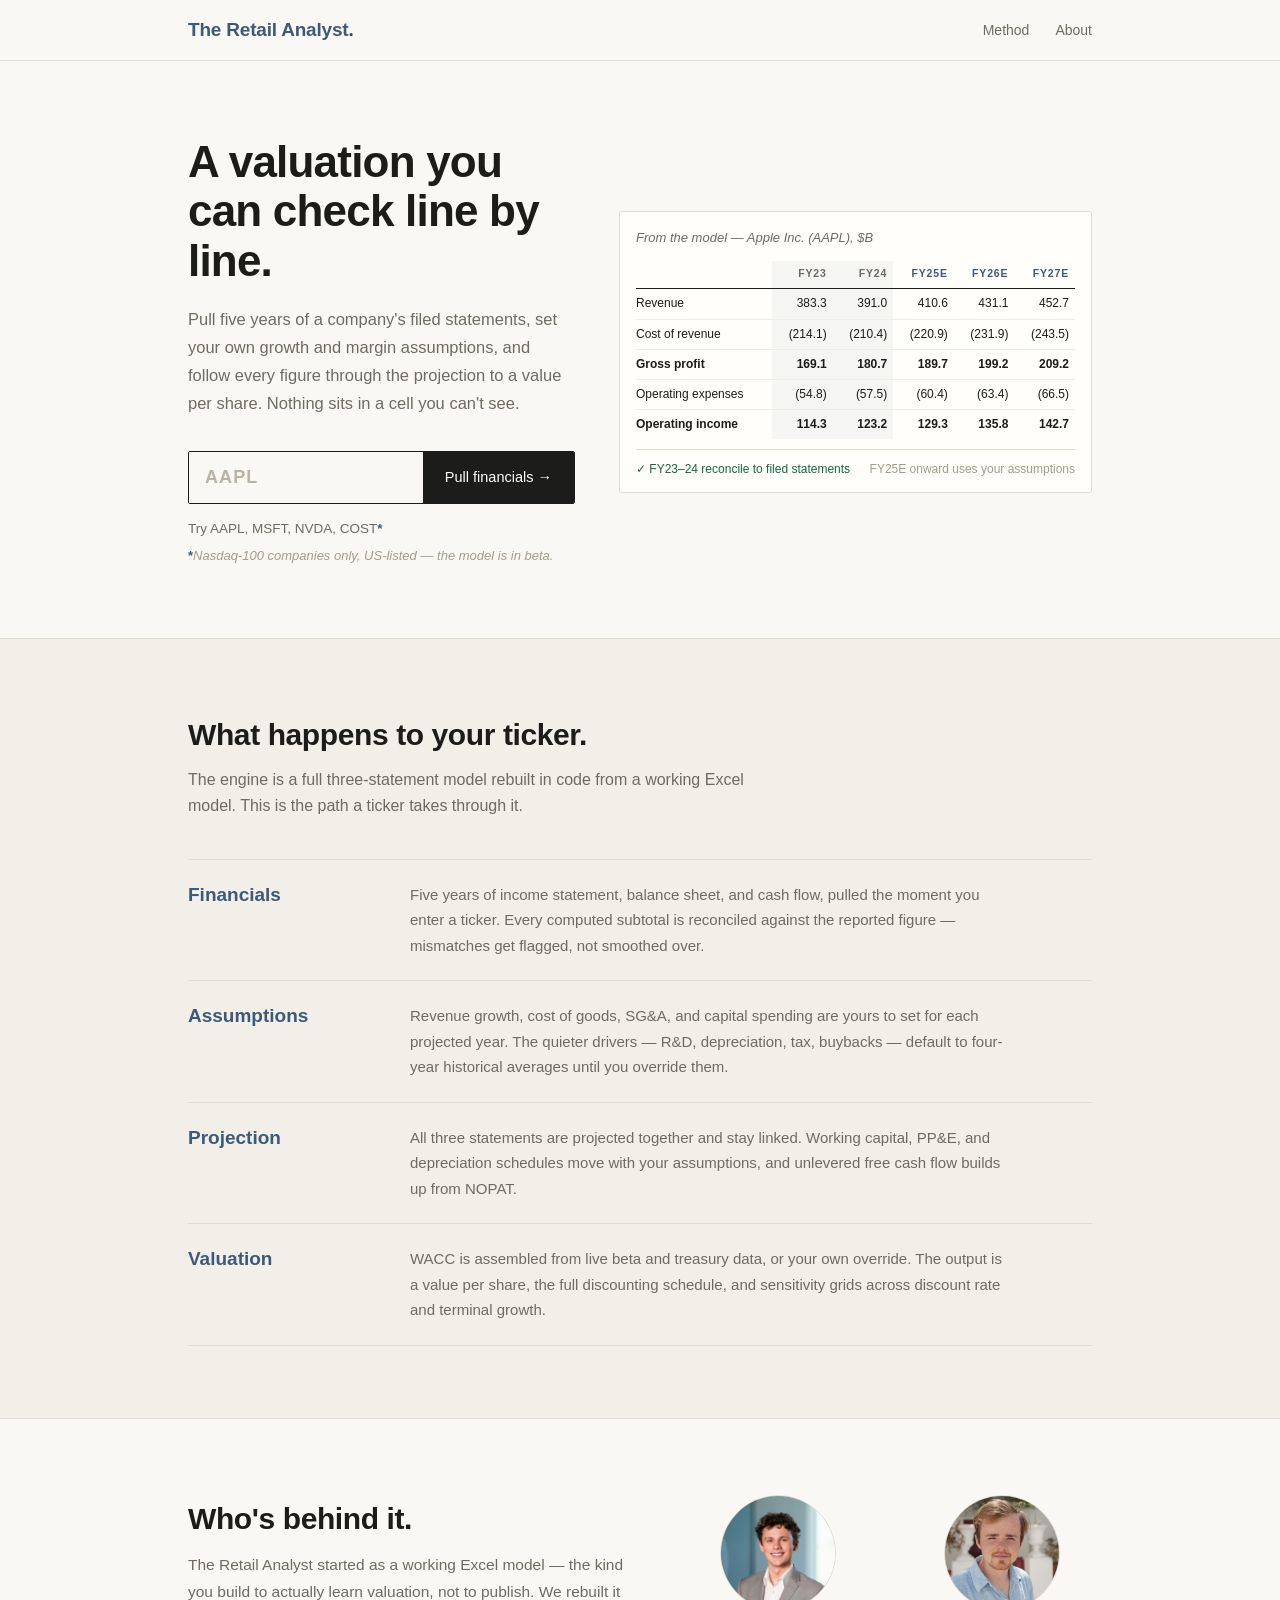
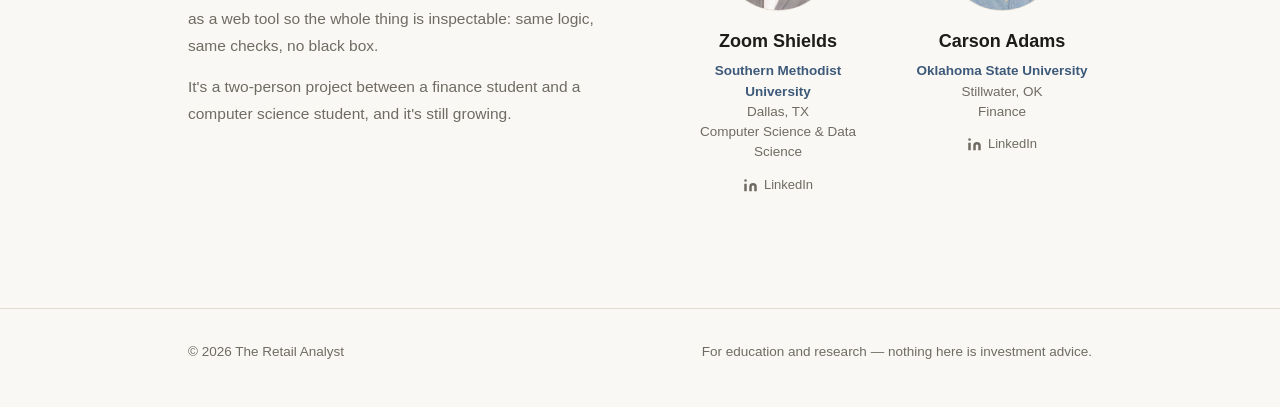
==== frontend/app.html @ 4e20575a "Bold three cells in the sensitivity grid, not a cross Bolding the whole base row and base column dre" ====
<!DOCTYPE html>
<html lang="en">
<head>
    <meta charset="UTF-8">
    <meta name="viewport" content="width=device-width, initial-scale=1.0">
    <title>The Retail Analyst — Assumptions</title>
    <link rel="preconnect" href="https://fonts.googleapis.com">
    <link rel="preconnect" href="https://fonts.gstatic.com" crossorigin>
    <link href="https://fonts.googleapis.com/css2?family=Open+Sans:ital,wght@0,300..800;1,300..800&display=swap" rel="stylesheet">
    <link rel="stylesheet" href="theme.css?v=20">
    <style>
        /* main.shell needed to out-rank .shell's padding shorthand in theme.css */
        main.shell { padding-bottom: 140px; }

        /* ── Loading state ── */
        .load-state { text-align: center; padding: 130px 28px 0; }
        .load-ticker {
            font-size: 38px; font-weight: 600; letter-spacing: 0.08em;
            color: var(--ink); margin-bottom: 8px;
        }
        .load-msg { font-size: 15px; color: var(--muted); margin-bottom: 26px; }
        .load-bar {
            width: 220px; height: 2px; margin: 0 auto;
            background: var(--line); overflow: hidden; border-radius: 1px;
        }
        .load-bar span {
            display: block; width: 40%; height: 100%; background: var(--blue-ink);
            animation: sweep 1.1s ease-in-out infinite alternate;
        }
        @keyframes sweep {
            from { transform: translateX(-60%); }
            to   { transform: translateX(210%); }
        }
        .load-state .error-box {
            max-width: 460px; margin: 0 auto; text-align: left;
        }
        .load-state .error-box a { display: inline-block; margin-top: 6px; }

        /* ── Masthead (company header) ── */
        .masthead {
            display: flex; align-items: baseline; justify-content: space-between;
            flex-wrap: wrap; gap: 8px 20px;
            padding: 34px 0 20px; margin-bottom: 26px;
            border-bottom: 1px solid var(--line);
        }
        .masthead h1 {
            font-family: var(--font); font-size: 27px; font-weight: 700;
            letter-spacing: -0.4px;
        }
        .masthead .meta { display: flex; align-items: baseline; gap: 20px; }
        .masthead .price { font-size: 14px; color: var(--muted); }
        .masthead .price b { color: var(--ink); font-weight: 600; }
        .change-ticker { font-size: 13.5px; color: var(--muted); }
        .change-ticker:hover { color: var(--blue-ink); }

        /* ── Driver cards ── */
        .card h2 {
            font-family: var(--font); font-size: 19px; font-weight: 700;
            margin-bottom: 2px;
        }
        .card h2 .tag {
            font-family: var(--font);
            font-size: 11px; font-weight: 600; color: var(--faint);
            text-transform: uppercase; letter-spacing: 0.09em; margin-left: 10px;
        }
        .card .sub { font-size: 13px; color: var(--muted); margin-bottom: 18px; }

        /* ── Case switcher ──
           Carson runs one switch for all four Group 1 drivers (Drivers!C7), so this
           is a single control on the card, not one per row. */
        .card-head {
            display: flex; align-items: center; justify-content: space-between;
            flex-wrap: wrap; gap: 10px 18px;
        }
        .case-tabs {
            display: inline-flex; border: 1px solid var(--line); border-radius: 3px;
            overflow: hidden; background: var(--paper-2);
        }
        .case-tab {
            appearance: none; border: none; cursor: pointer;
            padding: 6px 15px; font-size: 12.5px; font-weight: 500;
            background: transparent; color: var(--muted);
            font-family: var(--font); letter-spacing: 0.02em;
        }
        .case-tab + .case-tab { border-left: 1px solid var(--line); }
        .case-tab:hover  { color: var(--ink); }
        .case-tab.is-on  { background: var(--blue); color: var(--on-blue); font-weight: 600; }
        .case-tab:focus-visible { outline: 2px solid var(--blue-ink); outline-offset: -2px; }

        /* ── Group 1 grid ── */
        .g1-grid {
            display: grid;
            grid-template-columns: 200px repeat(5, 1fr);
            gap: 7px 8px; align-items: center; font-size: 13px;
        }
        .g1-header-row div {
            text-align: right; font-size: 11px; font-weight: 600; color: var(--muted);
            letter-spacing: 0.06em; padding-right: 9px;
            font-family: var(--font);
        }
        .g1-header-row div:first-child { text-align: left; padding-right: 0; }
        .g1-label { font-weight: 500; color: var(--ink); }
        .d-in {
            width: 100%; padding: 7px 9px; font-size: 13px;
            border: 1px solid var(--line); border-radius: 2px;
            background: #fff; color: var(--ink); text-align: right;
            font-family: var(--font);
            font-variant-numeric: tabular-nums;
        }
        .d-in:focus { outline: none; border-color: var(--blue-ink); }

        /* ── Group 2 rows ── */
        .g2-block { padding: 13px 0; border-top: 1px solid #f0ece3; }
        .g2-block:first-of-type { border-top: none; padding-top: 4px; }
        .g2-name { font-size: 13px; font-weight: 600; color: var(--ink); margin-bottom: 7px; }
        .g2-grid {
            display: grid;
            grid-template-columns: 112px 62px repeat(5, 1fr);
            gap: 5px 8px; align-items: center; font-size: 12px;
        }
        .g2-sub { color: var(--faint); font-size: 11px; }
        .g2-val {
            text-align: right; padding: 5px 7px; border-radius: 2px;
            background: var(--paper-2); color: var(--faint);
            font-family: var(--font);
            font-variant-numeric: tabular-nums;
        }
        .g2-val.active { background: var(--blue-tint); color: var(--blue-ink); font-weight: 600; }
        /* iOS-style auto/manual switch */
        .switch {
            font-size: 11.5px; color: var(--muted); cursor: pointer;
            display: flex; align-items: center; gap: 7px; user-select: none;
        }
        .switch input { position: absolute; opacity: 0; width: 0; height: 0; }
        .switch .knob {
            width: 34px; height: 20px; border-radius: 10px;
            background: #d5cfc2; position: relative; flex: none;
            transition: background 0.18s;
        }
        .switch .knob::after {
            content: ''; position: absolute; top: 2px; left: 2px;
            width: 16px; height: 16px; border-radius: 50%;
            background: #fff; box-shadow: 0 1px 2px rgba(0,0,0,0.25);
            transition: transform 0.18s;
        }
        .switch input:checked + .knob { background: var(--blue-ink); }
        .switch input:checked + .knob::after { transform: translateX(14px); }
        .switch input:focus-visible + .knob { outline: 2px solid var(--blue-ink); outline-offset: 2px; }
        .g2-in {
            width: 100%; padding: 5px 7px; font-size: 12px;
            border: 1px solid var(--line); border-radius: 2px;
            background: #fff; text-align: right;
            font-family: var(--font);
            font-variant-numeric: tabular-nums;
        }
        .g2-in:disabled { background: var(--paper-2); color: #c9c2b4; border-color: #ece7dc; cursor: not-allowed; }
        /* Override cells stay fully blank until the row is switched to Manual */
        .g2-in:disabled::placeholder { color: transparent; }
        .g2-in::placeholder { color: #c2bbad; }
        .g2-in:not(:disabled):focus { outline: none; border-color: var(--blue-ink); }

        /* ── Header status (projection errors) ── */
        .head-right .status {
            font-size: 12.5px; color: var(--red);
            max-width: 300px; white-space: nowrap; overflow: hidden; text-overflow: ellipsis;
        }

        /* Restatement notice — amber, not red: this is context about the data,
           not an error in the model. */
        .restatement-note {
            background: #fdf6e8; border: 1px solid #e5cf9c; border-left: 3px solid #b8860b;
            border-radius: 3px; padding: 14px 16px; margin: 20px 0 4px;
        }
        .rn-head { font-size: 14px; font-weight: 600; color: #6b4e0b; }
        .rn-list {
            margin: 8px 0 0 18px; padding: 0; font-size: 13px; color: #6b4e0b;
            font-family: var(--font);
            font-variant-numeric: tabular-nums;
        }
        .rn-list li { margin-bottom: 2px; }
        .rn-foot { margin-top: 10px; font-size: 12.5px; color: #8a7340; }
        .rn-foot a { color: var(--blue-ink); text-decoration: none; margin-left: 6px; font-weight: 500; }
        .rn-foot a:hover { text-decoration: underline; }

        @media (max-width: 760px) {
            .g1-grid { grid-template-columns: 130px repeat(5, 1fr); font-size: 12px; }
            .g2-grid { grid-template-columns: 100px 52px repeat(5, 1fr); }
        }
    </style>
</head>
<body>

<header class="site-head">
    <div class="shell wide centered">
        <a class="brand" href="index.html">The Retail Analyst<span class="dot">.</span></a>
        <nav class="rail" aria-label="Workflow">
            <span class="rail-step here">Assumptions</span>
            <span class="rail-sep"></span>
            <a class="rail-step off" id="rail-model">Model</a>
            <span class="rail-sep"></span>
            <a class="rail-step off" id="rail-dcf">DCF</a>
        </nav>
        <div class="head-right">
            <span class="status" id="proj-status"></span>
            <button class="btn small" id="run-btn" hidden>Run projection →</button>
        </div>
    </div>
</header>

<main class="shell wide">

    <!-- Loading / error state -->
    <div id="loading" class="load-state" hidden>
        <div class="load-ticker mono" id="load-ticker"></div>
        <div class="load-msg" id="load-msg">Pulling five years of financials…</div>
        <div class="load-bar" id="load-bar"><span></span></div>
        <div class="error-box" id="load-error" hidden></div>
    </div>

    <!-- Assumptions workbench -->
    <div id="workbench" hidden>

        <!-- Filled only when FMP has changed a figure it already reported for this
             company. Hidden otherwise, so a clean company shows no chrome. -->
        <div id="restatement-banner" hidden></div>

        <div class="masthead">
            <h1 id="co-name"></h1>
            <div class="meta">
                <span class="price mono" id="co-price"></span>
                <a class="change-ticker" href="index.html" id="change-ticker">Change ticker</a>
            </div>
        </div>

        <!-- Group 1 -->
        <section class="card">
            <div class="card-head">
                <h2>Projection drivers<span class="tag">required</span></h2>
                <div class="case-tabs" role="tablist" aria-label="Case">
                    <button type="button" class="case-tab" role="tab" data-case="best">Best</button>
                    <button type="button" class="case-tab is-on" role="tab" data-case="base" aria-selected="true">Base</button>
                    <button type="button" class="case-tab" role="tab" data-case="worst">Worst</button>
                </div>
            </div>
            <p class="sub">Pre-filled from the most recent fiscal year — all figures are % of revenue except growth. Each case holds its own set of these four rows; the additional drivers below are shared across all three.</p>
            <div class="g1-grid">
                <div class="g1-header-row" style="display:contents">
                    <div></div>
                    <div>2026E</div><div>2027E</div><div>2028E</div><div>2029E</div><div>2030E</div>
                </div>
                <div class="g1-label">Revenue growth %</div>
                <input class="d-in" id="d-rev-0"><input class="d-in" id="d-rev-1">
                <input class="d-in" id="d-rev-2"><input class="d-in" id="d-rev-3"><input class="d-in" id="d-rev-4">
                <div class="g1-label">COGS % of revenue</div>
                <input class="d-in" id="d-cogs-0"><input class="d-in" id="d-cogs-1">
                <input class="d-in" id="d-cogs-2"><input class="d-in" id="d-cogs-3"><input class="d-in" id="d-cogs-4">
                <div class="g1-label">SG&amp;A % of revenue</div>
                <input class="d-in" id="d-sga-0"><input class="d-in" id="d-sga-1">
                <input class="d-in" id="d-sga-2"><input class="d-in" id="d-sga-3"><input class="d-in" id="d-sga-4">
                <div class="g1-label">CapEx % of revenue</div>
                <input class="d-in" id="d-capex-0"><input class="d-in" id="d-capex-1">
                <input class="d-in" id="d-capex-2"><input class="d-in" id="d-capex-3"><input class="d-in" id="d-capex-4">
            </div>
        </section>

        <!-- Group 2 -->
        <section class="card">
            <h2>Additional drivers<span class="tag">optional</span></h2>
            <p class="sub">Auto uses a four-year historical average. Switch a row to manual to override it year by year.</p>

            <div class="g2-block">
                <div class="g2-name">R&amp;D % of revenue</div>
                <div class="g2-grid" id="g2-rnd-auto">
                    <div></div><div class="g2-sub">Auto</div>
                    <div class="g2-val" id="g2-rnd-a0"></div><div class="g2-val" id="g2-rnd-a1"></div>
                    <div class="g2-val" id="g2-rnd-a2"></div><div class="g2-val" id="g2-rnd-a3"></div>
                    <div class="g2-val" id="g2-rnd-a4"></div>
                </div>
                <div class="g2-grid" id="g2-rnd-man">
                    <label class="switch"><input type="checkbox" id="g2-rnd-on" onchange="toggleG2('rnd')"><span class="knob"></span>Manual</label>
                    <div class="g2-sub">Override</div>
                    <input class="g2-in" id="g2-rnd-0" disabled><input class="g2-in" id="g2-rnd-1" disabled>
                    <input class="g2-in" id="g2-rnd-2" disabled><input class="g2-in" id="g2-rnd-3" disabled>
                    <input class="g2-in" id="g2-rnd-4" disabled>
                </div>
            </div>

            <div class="g2-block">
                <div class="g2-name">D&amp;A % of revenue</div>
                <div class="g2-grid" id="g2-da-auto">
                    <div></div><div class="g2-sub">Auto</div>
                    <div class="g2-val" id="g2-da-a0"></div><div class="g2-val" id="g2-da-a1"></div>
                    <div class="g2-val" id="g2-da-a2"></div><div class="g2-val" id="g2-da-a3"></div>
                    <div class="g2-val" id="g2-da-a4"></div>
                </div>
                <div class="g2-grid" id="g2-da-man">
                    <label class="switch"><input type="checkbox" id="g2-da-on" onchange="toggleG2('da')"><span class="knob"></span>Manual</label>
                    <div class="g2-sub">Override</div>
                    <input class="g2-in" id="g2-da-0" disabled><input class="g2-in" id="g2-da-1" disabled>
                    <input class="g2-in" id="g2-da-2" disabled><input class="g2-in" id="g2-da-3" disabled>
                    <input class="g2-in" id="g2-da-4" disabled>
                </div>
            </div>

            <div class="g2-block">
                <div class="g2-name">Tax rate %</div>
                <div class="g2-grid" id="g2-tax-auto">
                    <div></div><div class="g2-sub">Auto</div>
                    <div class="g2-val" id="g2-tax-a0"></div><div class="g2-val" id="g2-tax-a1"></div>
                    <div class="g2-val" id="g2-tax-a2"></div><div class="g2-val" id="g2-tax-a3"></div>
                    <div class="g2-val" id="g2-tax-a4"></div>
                </div>
                <div class="g2-grid" id="g2-tax-man">
                    <label class="switch"><input type="checkbox" id="g2-tax-on" onchange="toggleG2('tax')"><span class="knob"></span>Manual</label>
                    <div class="g2-sub">Override</div>
                    <input class="g2-in" id="g2-tax-0" disabled><input class="g2-in" id="g2-tax-1" disabled>
                    <input class="g2-in" id="g2-tax-2" disabled><input class="g2-in" id="g2-tax-3" disabled>
                    <input class="g2-in" id="g2-tax-4" disabled>
                </div>
            </div>

            <div class="g2-block">
                <div class="g2-name">SBC % of revenue</div>
                <div class="g2-grid" id="g2-sbc-auto">
                    <div></div><div class="g2-sub">Auto</div>
                    <div class="g2-val" id="g2-sbc-a0"></div><div class="g2-val" id="g2-sbc-a1"></div>
                    <div class="g2-val" id="g2-sbc-a2"></div><div class="g2-val" id="g2-sbc-a3"></div>
                    <div class="g2-val" id="g2-sbc-a4"></div>
                </div>
                <div class="g2-grid" id="g2-sbc-man">
                    <label class="switch"><input type="checkbox" id="g2-sbc-on" onchange="toggleG2('sbc')"><span class="knob"></span>Manual</label>
                    <div class="g2-sub">Override</div>
                    <input class="g2-in" id="g2-sbc-0" disabled><input class="g2-in" id="g2-sbc-1" disabled>
                    <input class="g2-in" id="g2-sbc-2" disabled><input class="g2-in" id="g2-sbc-3" disabled>
                    <input class="g2-in" id="g2-sbc-4" disabled>
                </div>
            </div>

            <div class="g2-block">
                <div class="g2-name">Buyback % of revenue</div>
                <div class="g2-grid" id="g2-buyback-auto">
                    <div></div><div class="g2-sub">Auto</div>
                    <div class="g2-val" id="g2-buyback-a0"></div><div class="g2-val" id="g2-buyback-a1"></div>
                    <div class="g2-val" id="g2-buyback-a2"></div><div class="g2-val" id="g2-buyback-a3"></div>
                    <div class="g2-val" id="g2-buyback-a4"></div>
                </div>
                <div class="g2-grid" id="g2-buyback-man">
                    <label class="switch"><input type="checkbox" id="g2-buyback-on" onchange="toggleG2('buyback')"><span class="knob"></span>Manual</label>
                    <div class="g2-sub">Override</div>
                    <input class="g2-in" id="g2-buyback-0" disabled><input class="g2-in" id="g2-buyback-1" disabled>
                    <input class="g2-in" id="g2-buyback-2" disabled><input class="g2-in" id="g2-buyback-3" disabled>
                    <input class="g2-in" id="g2-buyback-4" disabled>
                </div>
            </div>
        </section>

    </div>
</main>

<script src="config.js"></script>
<script>
    let histData = null;

    // UFCF is computed by the backend (dcf_engine.compute_ufcf) and arrives on the
    // projection response. Model logic stays in Python so it is testable and
    // covered by the reconcile checks — never reimplemented here.

    // ── Cases ────────────────────────────────────────────────────────────────
    // Carson switches all four Group 1 drivers together off one cell (Drivers!C7,
    // INDEXing C11:C13 and the parallel blocks), so a case is a full set of these
    // four rows and there is one switch for the card. Group 2 sits outside the
    // switch in his model and is shared here too.
    const CASES    = ['best', 'base', 'worst'];
    const G1_KEYS  = ['rev', 'cogs', 'sga', 'capex'];
    let   caseNow  = 'base';
    // caseVals[case][key] = five strings, exactly as typed.
    let   caseVals = {};

    // How far best and worst start from base, in percentage POINTS, signed so that a
    // positive number is the direction that helps earnings. Carson types his cases in
    // by hand and by judgment — there is no formula in the workbook to copy — so this
    // is only a starting spread to be typed over, and it is one constant to change.
    const CASE_SPREAD = { rev: 3.0, cogs: -1.5, sga: -1.0, capex: -0.5 };

    function readCaseFromInputs() {
        const vals = {};
        G1_KEYS.forEach(k => {
            vals[k] = Array.from({ length: 5 }, (_, i) =>
                document.getElementById(`d-${k}-${i}`).value);
        });
        return vals;
    }

    function writeCaseToInputs(vals) {
        G1_KEYS.forEach(k => {
            for (let i = 0; i < 5; i++) document.getElementById(`d-${k}-${i}`).value = vals[k][i];
        });
    }

    function switchCase(name) {
        if (name === caseNow) return;
        caseVals[caseNow] = readCaseFromInputs();   // keep whatever was typed
        caseNow = name;
        localStorage.setItem('model_case', name);   // the model and DCF pages follow
        writeCaseToInputs(caseVals[caseNow]);
        document.querySelectorAll('.case-tab').forEach(t => {
            const on = t.dataset.case === name;
            t.classList.toggle('is-on', on);
            t.setAttribute('aria-selected', on);
        });
    }

    // ── Populate driver inputs from fetched data ──────────────────────────────
    function prefillDrivers(data) {
        const lastIS = data.income_statement[0];
        const lastCF = data.cash_flow[0];
        const rev    = lastIS.revenue || 1;

        const cogs  = +(lastIS.cogs  / rev * 100).toFixed(1);
        const sga   = +(lastIS.sga   / rev * 100).toFixed(1);
        const capex = +(Math.abs(lastCF.capex || 0) / rev * 100).toFixed(1);

        // Base is the historical read; best and worst spread off it. Cost ratios are
        // floored at zero — a negative COGS % is not a pessimistic assumption, it is
        // a nonsensical one — while growth is left free to go negative, because a
        // shrinking year is a legitimate worst case.
        const baseRow = { rev: 5.0, cogs, sga, capex };
        const shifted = sign => Object.fromEntries(G1_KEYS.map(k => {
            const v = baseRow[k] + sign * CASE_SPREAD[k];
            return [k, (k === 'rev' ? v : Math.max(0, v)).toFixed(1)];
        }));
        const fill = row => Object.fromEntries(
            G1_KEYS.map(k => [k, Array(5).fill(String(row[k]))]));

        caseVals = {
            best:  fill(shifted(1)),
            base:  fill(Object.fromEntries(G1_KEYS.map(k => [k, baseRow[k].toFixed(1)]))),
            worst: fill(shifted(-1)),
        };
        caseNow = 'base';
        writeCaseToInputs(caseVals.base);
        document.querySelectorAll('.case-tab').forEach(t => {
            const on = t.dataset.case === 'base';
            t.classList.toggle('is-on', on);
            t.setAttribute('aria-selected', on);
        });

        const s   = data.suggested_drivers || {};
        const pct = v => v != null ? (v * 100).toFixed(1) + '%' : '—';
        const val = v => v != null ? (v * 100).toFixed(1) : '';

        [['rnd', s.rnd_pct], ['da', s.da_pct], ['tax', s.tax_rate],
         ['sbc', s.sbc_pct], ['buyback', s.buyback_pct]].forEach(([key, autoVal]) => {
            for (let i = 0; i < 5; i++) {
                document.getElementById(`g2-${key}-a${i}`).textContent = pct(autoVal);
                const inp = document.getElementById(`g2-${key}-${i}`);
                inp.value = '';
                inp.placeholder = val(autoVal);
            }
        });
    }

    // Coming back from the model page must not throw away cases that were typed by
    // hand, so the last run's three sets are restored over the fresh prefill. A shape
    // that does not match (an older cached entry, a hand-edited key) is ignored rather
    // than half-applied, which would leave the grid mixing two runs' assumptions.
    function restoreCases() {
        let saved;
        try { saved = JSON.parse(localStorage.getItem('model_drivers')); } catch { return; }
        const wellFormed = saved && CASES.every(c =>
            saved[c] && G1_KEYS.every(k => Array.isArray(saved[c][k]) && saved[c][k].length === 5));
        if (!wellFormed) return;

        caseVals = saved;
        // Open on whichever case the model and DCF pages are showing, so the three
        // stay in step rather than each page having its own idea of the selection.
        const selected = localStorage.getItem('model_case');
        caseNow = CASES.includes(selected) ? selected : 'base';
        writeCaseToInputs(caseVals[caseNow]);
        document.querySelectorAll('.case-tab').forEach(t => {
            const on = t.dataset.case === caseNow;
            t.classList.toggle('is-on', on);
            t.setAttribute('aria-selected', on);
        });
    }

    // ── Toggle Group 2 auto ↔ manual ─────────────────────────────────────────
    function toggleG2(key) {
        const isManual = document.getElementById(`g2-${key}-on`).checked;
        for (let i = 0; i < 5; i++) {
            const inp = document.getElementById(`g2-${key}-${i}`);
            inp.disabled = !isManual;
        }
        for (let i = 0; i < 5; i++) {
            const el = document.getElementById(`g2-${key}-a${i}`);
            el.classList.toggle('active', !isManual);
        }
    }

    function getG2Row(key, autoVal) {
        const isManual = document.getElementById(`g2-${key}-on`).checked;
        if (!isManual) return autoVal != null ? [autoVal, autoVal, autoVal, autoVal, autoVal] : null;
        const vals = Array.from({ length: 5 }, (_, i) => {
            const v = parseFloat(document.getElementById(`g2-${key}-${i}`).value);
            return isNaN(v) ? null : v / 100;
        });
        // Cells left blank fall back to the auto (historical average) value
        if (vals.every(v => v === null)) {
            return autoVal != null ? [autoVal, autoVal, autoVal, autoVal, autoVal] : null;
        }
        return vals.map(v => v ?? autoVal ?? 0);
    }

    // ── Rail: enable Model / DCF links when their data exists ────────────────
    function refreshRail() {
        if (localStorage.getItem('model_hist')) {
            const m = document.getElementById('rail-model');
            m.classList.remove('off');
            m.href = 'model.html';
        }
        if (localStorage.getItem('dcf_input')) {
            const d = document.getElementById('rail-dcf');
            d.classList.remove('off');
            d.href = 'dcf.html';
        }
    }

    // ── Show the workbench for loaded data ───────────────────────────────────
    function showWorkbench(data) {
        histData = data;
        document.getElementById('co-name').textContent  = `${data.company_name} (${data.ticker})`;
        document.getElementById('co-price').innerHTML   = `Current price <b>$${data.stock_price}</b>`;

        prefillDrivers(data);
        restoreCases();
        ['rnd','da','tax','sbc','buyback'].forEach(k => {
            document.getElementById(`g2-${k}-on`).checked = false;
            for (let i = 0; i < 5; i++) {
                document.getElementById(`g2-${k}-${i}`).disabled = true;
                document.getElementById(`g2-${k}-a${i}`).classList.add('active');
            }
        });

        document.getElementById('loading').hidden   = true;
        document.getElementById('workbench').hidden = false;
        document.getElementById('run-btn').hidden   = false;
        refreshRail();
        loadRestatementBanner(data.ticker);
    }

    // ── Restatement notice ───────────────────────────────────────────────────
    // Deliberately not awaited by showWorkbench: this is a footnote about the
    // data, and a slow or failed status query must never hold up (or break) the
    // model the user actually came for.
    async function loadRestatementBanner(ticker) {
        const el = document.getElementById('restatement-banner');
        el.hidden = true;
        try {
            const res  = await fetch(`${API}/api/restatements?ticker=${encodeURIComponent(ticker)}&only_unreviewed=false&limit=6`);
            const data = await res.json();
            if (data.error || !data.counts || !data.counts.total) return;

            const rows = data.restatements.map(r => {
                const pc = r.pct_change === null ? '' : ` (${r.pct_change > 0 ? '+' : ''}${r.pct_change.toFixed(1)}%)`;
                return `<li><b>${r.fiscal_date || ''}</b> ${r.field}${pc}</li>`;
            }).join('');
            const n = data.counts.total;

            el.innerHTML = `
                <div class="restatement-note">
                    <div class="rn-head">
                        Heads up — FMP has changed ${n} previously reported figure${n === 1 ? '' : 's'}
                        for ${ticker} since our earlier pull.
                    </div>
                    <ul class="rn-list">${rows}</ul>
                    <div class="rn-foot">
                        Either the company restated a prior period or the data provider corrected itself.
                        History below reflects the latest figures.
                        <a href="status.html">Pipeline status →</a>
                    </div>
                </div>`;
            el.hidden = false;
        } catch (e) {
            /* Never block the model on this. */
        }
    }

    // ── Full-page loading state (shared by fetch + projection runs) ──────────
    function showLoading(ticker, msg) {
        document.getElementById('load-ticker').textContent = ticker;
        const msgEl = document.getElementById('load-msg');
        msgEl.textContent = msg;
        msgEl.hidden = false;
        document.getElementById('load-bar').hidden   = false;
        document.getElementById('load-error').hidden = true;
        document.getElementById('workbench').hidden  = true;
        document.getElementById('run-btn').hidden    = true;
        document.getElementById('loading').hidden    = false;
    }

    // ── Fetch financials for a ticker (arrives via URL from the homepage) ────
    async function fetchData(ticker) {
        const errBox = document.getElementById('load-error');
        showLoading(ticker, 'Pulling five years of financials…');

        function fail(msg) {
            document.getElementById('load-msg').hidden = true;
            document.getElementById('load-bar').hidden = true;
            errBox.innerHTML = `${msg}<br><a href="index.html">← Try another ticker</a>`;
            errBox.hidden = false;
        }

        let data;
        try {
            const resp = await fetch(`${API}/api/run-model`, {
                method: 'POST',
                headers: { 'Content-Type': 'application/json' },
                body: JSON.stringify({ ticker }),
            });
            data = await resp.json();
        } catch (err) {
            fail(`Could not reach the API at ${API}. Is the backend running? (${err.message})`);
            return;
        }

        if (data.error) { fail('Error: ' + data.error); return; }

        // The workbench reads the most recent year of each statement, so an empty
        // statement is a data problem, not a render bug. Say so plainly rather
        // than letting it surface as an undefined-property error further down.
        const missing = ['income_statement', 'balance_sheet', 'cash_flow']
            .filter(k => !Array.isArray(data[k]) || data[k].length === 0);
        if (missing.length) {
            fail(`No ${missing.join(', ')} data returned for ${ticker}.`);
            return;
        }

        localStorage.setItem('model_hist', JSON.stringify(data));
        // Rendering runs outside the fetch try/catch: a failure here is a bug in
        // the page, and mislabelling it "network error" sends debugging the wrong way.
        showWorkbench(data);
    }

    // ── Run Projection ────────────────────────────────────────────────────────
    async function runProjection() {
        if (!histData) return;

        // A blank cell in a case that is not on screen would otherwise only surface
        // as an error after the run, so every case is checked, and the offending
        // one is brought into view.
        caseVals[caseNow] = readCaseFromInputs();
        for (const name of CASES) {
            for (const k of G1_KEYS) {
                const bad = caseVals[name][k].findIndex(v => v.trim() === '' || isNaN(parseFloat(v)));
                if (bad !== -1) {
                    switchCase(name);
                    alert(`Please fill in all projection driver fields — ${name} case, ` +
                          `${k.toUpperCase()} year ${bad + 1}.`);
                    return;
                }
            }
        }

        const pct   = row => row.map(v => parseFloat(v) / 100);
        const group1 = name => ({
            revenue_growth: pct(caseVals[name].rev),
            cogs_pct:       pct(caseVals[name].cogs),
            sga_pct:        pct(caseVals[name].sga),
            capex_pct:      pct(caseVals[name].capex),
        });
        const cases = Object.fromEntries(CASES.map(name => [name, group1(name)]));

        const s = histData.suggested_drivers || {};
        // `drivers` carries the shared Group 2 set; its Group 1 half is the base case,
        // which is also what the backend mirrors onto the top level of the response.
        const drivers = {
            ...group1('base'),
            rnd_pct:        getG2Row('rnd',     s.rnd_pct),
            da_pct:         getG2Row('da',      s.da_pct),
            tax_rate:       getG2Row('tax',     s.tax_rate),
            sbc_pct:        getG2Row('sbc',     s.sbc_pct),
            buyback_pct:    getG2Row('buyback', s.buyback_pct),
        };

        const statusEl = document.getElementById('proj-status');
        const btn      = document.getElementById('run-btn');
        statusEl.textContent = '';
        btn.disabled = true;
        showLoading(histData.ticker, 'Running the projection…');

        function backToWork(msg) {
            document.getElementById('loading').hidden   = true;
            document.getElementById('workbench').hidden = false;
            document.getElementById('run-btn').hidden   = false;
            statusEl.textContent = msg;
        }

        try {
            const resp = await fetch(`${API}/api/run-projection`, {
                method: 'POST',
                headers: { 'Content-Type': 'application/json' },
                body: JSON.stringify({ ticker: histData.ticker, drivers, cases }),
            });
            const projData = await resp.json();
            if (projData.error) { backToWork('Error: ' + projData.error); return; }

            localStorage.setItem('model_proj', JSON.stringify(projData));
            localStorage.setItem('model_drivers', JSON.stringify(caseVals));
            // Carry the case that was on screen through to the model and DCF pages —
            // running from the Worst tab and landing on Base would look like the run
            // ignored the tab. All three pages read this one key.
            const shown = (projData.cases && projData.cases[caseNow]) ? caseNow : 'base';
            const sel   = projData.cases ? projData.cases[shown] : projData;
            localStorage.setItem('model_case', shown);
            localStorage.setItem('dcf_input', JSON.stringify({
                ticker:       histData.ticker,
                company_name: histData.company_name,
                stock_price:  histData.stock_price,
                case:         shown,
                ufcf:         sel.ufcf,
                proj_years:   sel.income_statement.map(y => y.date.slice(0, 4)),
            }));

            window.location.href = 'model.html';
        } catch (err) {
            backToWork('Network error: ' + err.message);
        } finally {
            btn.disabled = false;
        }
    }

    // ── Init ──────────────────────────────────────────────────────────────────
    window.addEventListener('load', () => {
        document.getElementById('run-btn').addEventListener('click', runProjection);
        document.querySelectorAll('.case-tab').forEach(tab =>
            tab.addEventListener('click', () => switchCase(tab.dataset.case)));

        document.getElementById('change-ticker').addEventListener('click', () => {
            ['model_hist', 'model_proj', 'model_drivers', 'model_case', 'dcf_input']
                .forEach(k => localStorage.removeItem(k));
        });

        // Ticker arrives via URL from the homepage → fetch straight away
        const params = new URLSearchParams(window.location.search);
        const paramTicker = params.get('ticker');
        if (paramTicker) {
            fetchData(paramTicker.trim().toUpperCase());
            return;
        }

        // Returning from model.html → restore the workbench from cache
        const cached = localStorage.getItem('model_hist');
        if (cached) {
            try {
                showWorkbench(JSON.parse(cached));
                return;
            } catch { /* corrupt cache — fall through to redirect */ }
        }

        // No ticker and no cache: this page has nothing to show
        window.location.replace('index.html');
    });
</script>
</body>
</html>
---- frontend/theme.css ----
/* ── The Retail Analyst — shared theme ─────────────────────────── */

:root {
    /* One family for everything — headings, body, and figures alike. The fallbacks
       carry the page until Open Sans arrives (and if it never does): the system UI
       face first, then a generic. Loaded per page from Google Fonts; if that
       dependency is ever unwanted, self-host the woff2 and swap in an @font-face
       here — nothing else needs to change, because every rule points at this token. */
    --font: 'Open Sans', -apple-system, BlinkMacSystemFont, 'Segoe UI', Helvetica, Arial, sans-serif;

    --paper:      #faf8f4;
    --paper-2:    #f2efe8;
    --card:       #fffefb;
    --ink:        #1c1c1a;
    --muted:      #6f6b63;
    --faint:      #a39c8d;
    --line:       #e3ddd1;
    /* Light steel blue, in two weights of one family.
       --blue is the colour itself, and it is pale: white text on it is 1.78:1 and
       it is 1.68:1 against paper, so it can only ever be a fill with dark text on
       top — never text, never a rule, never behind anything white.
       --blue-ink is the same hue taken dark enough to do those jobs. Anything
       carrying white text (buttons, hovers) or needing to read as "on" uses it. */
    --blue:       #b0c4de;
    --on-blue:    #1b2b3d;   /* text sitting on --blue — 8.1:1 */
    --blue-ink:   #3d5a7a;   /* text, rules, and fills that carry white — 6.7:1 */
    --blue-d:     #2c4460;   /* pressed / hover on --blue-ink */
    --blue-mid:   #8ba4c4;
    /* The column fills are semi-transparent rather than flat light blues, so they
       read as a wash over whatever is behind them instead of a painted block. At
       ~5% the historical/projected split is still legible but stops competing with
       the figures. Note this tint is now the ONLY thing marking where the forecast
       starts, since the rules between year columns are gone — so there is a floor
       on how faint it can go. */
    --blue-tint:  rgba(61, 90, 122, 0.05);   /* historical-column fill */
    --blue-tint-2:rgba(61, 90, 122, 0.09);   /* historical subtotal fill */
    --green:      #17663f;
    --green-tint: #e4efe7;
    --red:        #a4322a;
    --red-tint:   #f7ebe9;
}

* { margin: 0; padding: 0; box-sizing: border-box; }
html { scroll-behavior: smooth; }
body {
    font-family: var(--font);
    background: var(--paper);
    color: var(--ink);
    line-height: 1.6;
    -webkit-font-smoothing: antialiased;
}
/* Both of these used to switch family — a serif for display, a monospace for
   figures. With one family everywhere they are kept only for the numeric feature,
   and the markup that carries them still reads correctly. */
.serif { font-family: var(--font); }
.mono  { font-variant-numeric: tabular-nums; }
.shell { max-width: 960px; margin: 0 auto; padding: 0 28px; }
.shell.wide { max-width: 1280px; }

:focus-visible { outline: 2px solid var(--blue-ink); outline-offset: 2px; }
::selection { background: var(--blue); color: var(--on-blue); }

/* ── Site header ── */
.site-head {
    border-bottom: 1px solid var(--line);
    background: var(--paper);
    position: sticky; top: 0; z-index: 50;
}
.site-head .shell {
    display: flex; align-items: center; justify-content: space-between;
    height: 60px; gap: 20px;
}
/* Tool pages: brand left, workflow rail dead-center, actions right */
.site-head .shell.centered {
    display: grid; grid-template-columns: 1fr auto 1fr; align-items: center;
}
.site-head .shell.centered .rail { justify-self: center; }
.site-head .shell.centered .head-right {
    justify-self: end; display: flex; align-items: center; gap: 12px;
}
/* The wordmark is steel blue on every page — one rule, since all five headers
   share this class. --blue-ink rather than --blue: the pale steel is 1.68:1 on
   paper and would be unreadable as text. */
.brand {
    font-family: var(--font); font-size: 19px; font-weight: 700;
    color: var(--blue-ink); text-decoration: none; letter-spacing: -0.2px;
    white-space: nowrap;
}
/* The dot used to be the accent against dark ink. With the wordmark itself blue
   it goes darker instead, so it still reads as a full stop rather than vanishing. */
.brand .dot { color: var(--blue-d); }

.head-links { display: flex; align-items: center; gap: 26px; }
.head-links a { color: var(--muted); text-decoration: none; font-size: 14px; }
.head-links a:hover { color: var(--ink); }

/* ── Workflow rail (Assumptions · Model · DCF) ── */
.rail { display: flex; align-items: center; gap: 12px; font-size: 13.5px; }
.rail-step { color: var(--muted); text-decoration: none; }
a.rail-step:hover { color: var(--ink); }
.rail-step.here {
    color: var(--blue-ink); font-weight: 600;
    border-bottom: 2px solid var(--blue-ink); padding-bottom: 1px;
}
.rail-step.off { color: #c9c2b4; pointer-events: none; }
.rail-sep { width: 18px; height: 1px; background: var(--line); flex: none; }

/* ── Buttons ── */
.btn {
    display: inline-block;
    background: var(--blue-ink); color: #fff;
    border: none; cursor: pointer;
    font-family: var(--font); font-size: 15px; font-weight: 500;
    padding: 12px 26px; border-radius: 2px;
    text-decoration: none;
    transition: background 0.15s;
}
.btn:hover { background: var(--blue-d); }
.btn:disabled { opacity: 0.55; cursor: default; }
.btn.small { font-size: 13.5px; padding: 8px 18px; }

/* ── Cards ── */
.card {
    background: var(--card);
    border: 1px solid var(--line);
    border-radius: 3px;
    padding: 24px 28px;
    /* Wide enough that two stacked cards read as two sections rather than one
       continuous panel — the pages that stack several of these were the ones that
       felt like a wall of numbers. */
    margin-bottom: 30px;
}

/* ── Error panel ── */
.error-box {
    background: var(--red-tint); color: var(--red);
    border: 1px solid #dcbcb7;
    padding: 16px 20px; border-radius: 3px; font-size: 14.5px;
}
.error-box a { color: var(--blue-ink); }

/* ── Footer ── */
.site-foot {
    border-top: 1px solid var(--line);
    margin-top: 88px; padding: 32px 0 44px;
    font-size: 13.5px; color: var(--muted);
}
.site-foot .shell {
    display: flex; justify-content: space-between; align-items: baseline;
    flex-wrap: wrap; gap: 12px;
}
.site-foot a { color: var(--muted); text-decoration: none; }
.site-foot a:hover { color: var(--ink); }

@media (prefers-reduced-motion: reduce) {
    html { scroll-behavior: auto; }
    *, *::before, *::after {
        animation-duration: 0.01ms !important;
        transition-duration: 0.01ms !important;
    }
}
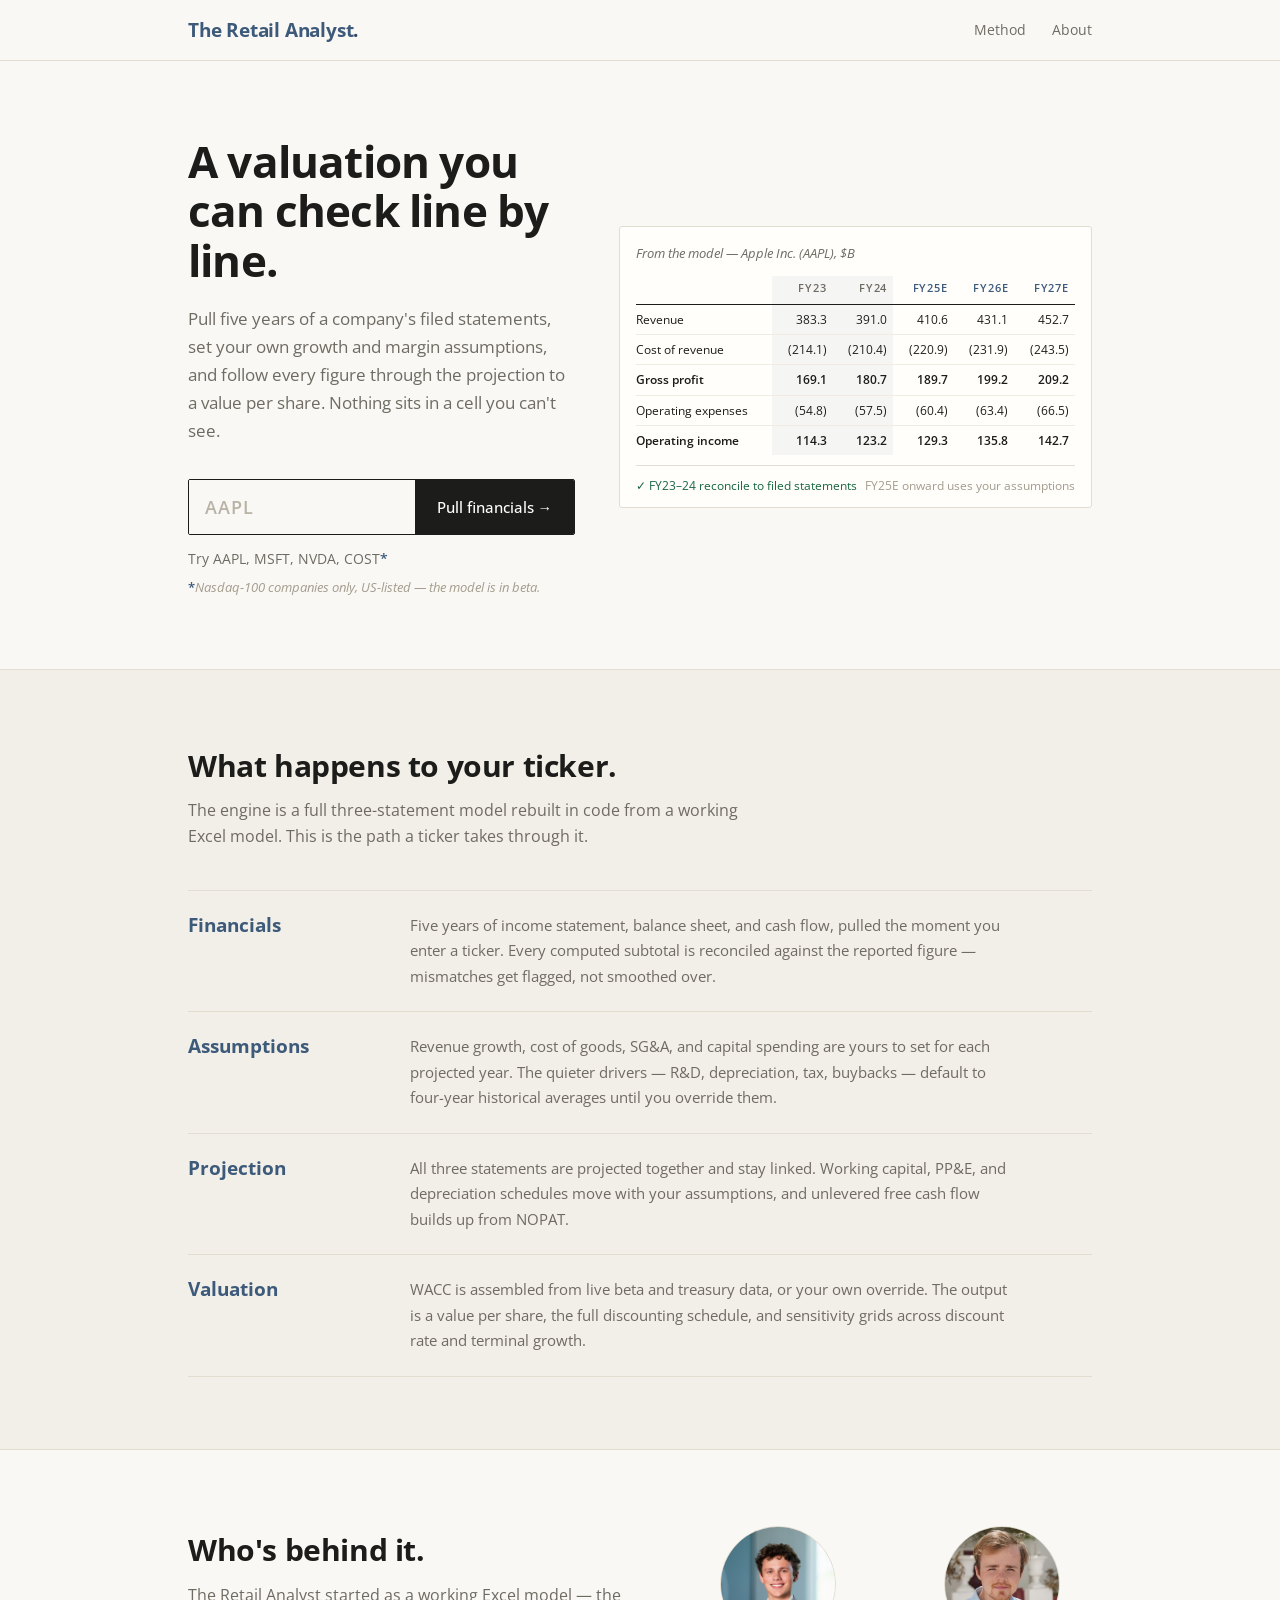
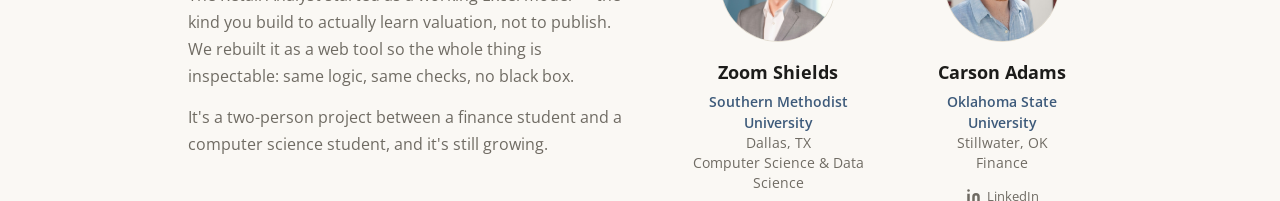
==== commit 190d4910: "Take the growth-rate row outside the sensitivity frame The box is drawn on the body's edge cells now" ====
--- a/frontend/app.html
+++ b/frontend/app.html
@@ -7,7 +7,7 @@
     <link rel="preconnect" href="https://fonts.googleapis.com">
     <link rel="preconnect" href="https://fonts.gstatic.com" crossorigin>
     <link href="https://fonts.googleapis.com/css2?family=Open+Sans:ital,wght@0,300..800;1,300..800&display=swap" rel="stylesheet">
-    <link rel="stylesheet" href="theme.css?v=20">
+    <link rel="stylesheet" href="theme.css?v=21">
     <style>
         /* main.shell needed to out-rank .shell's padding shorthand in theme.css */
         main.shell { padding-bottom: 140px; }
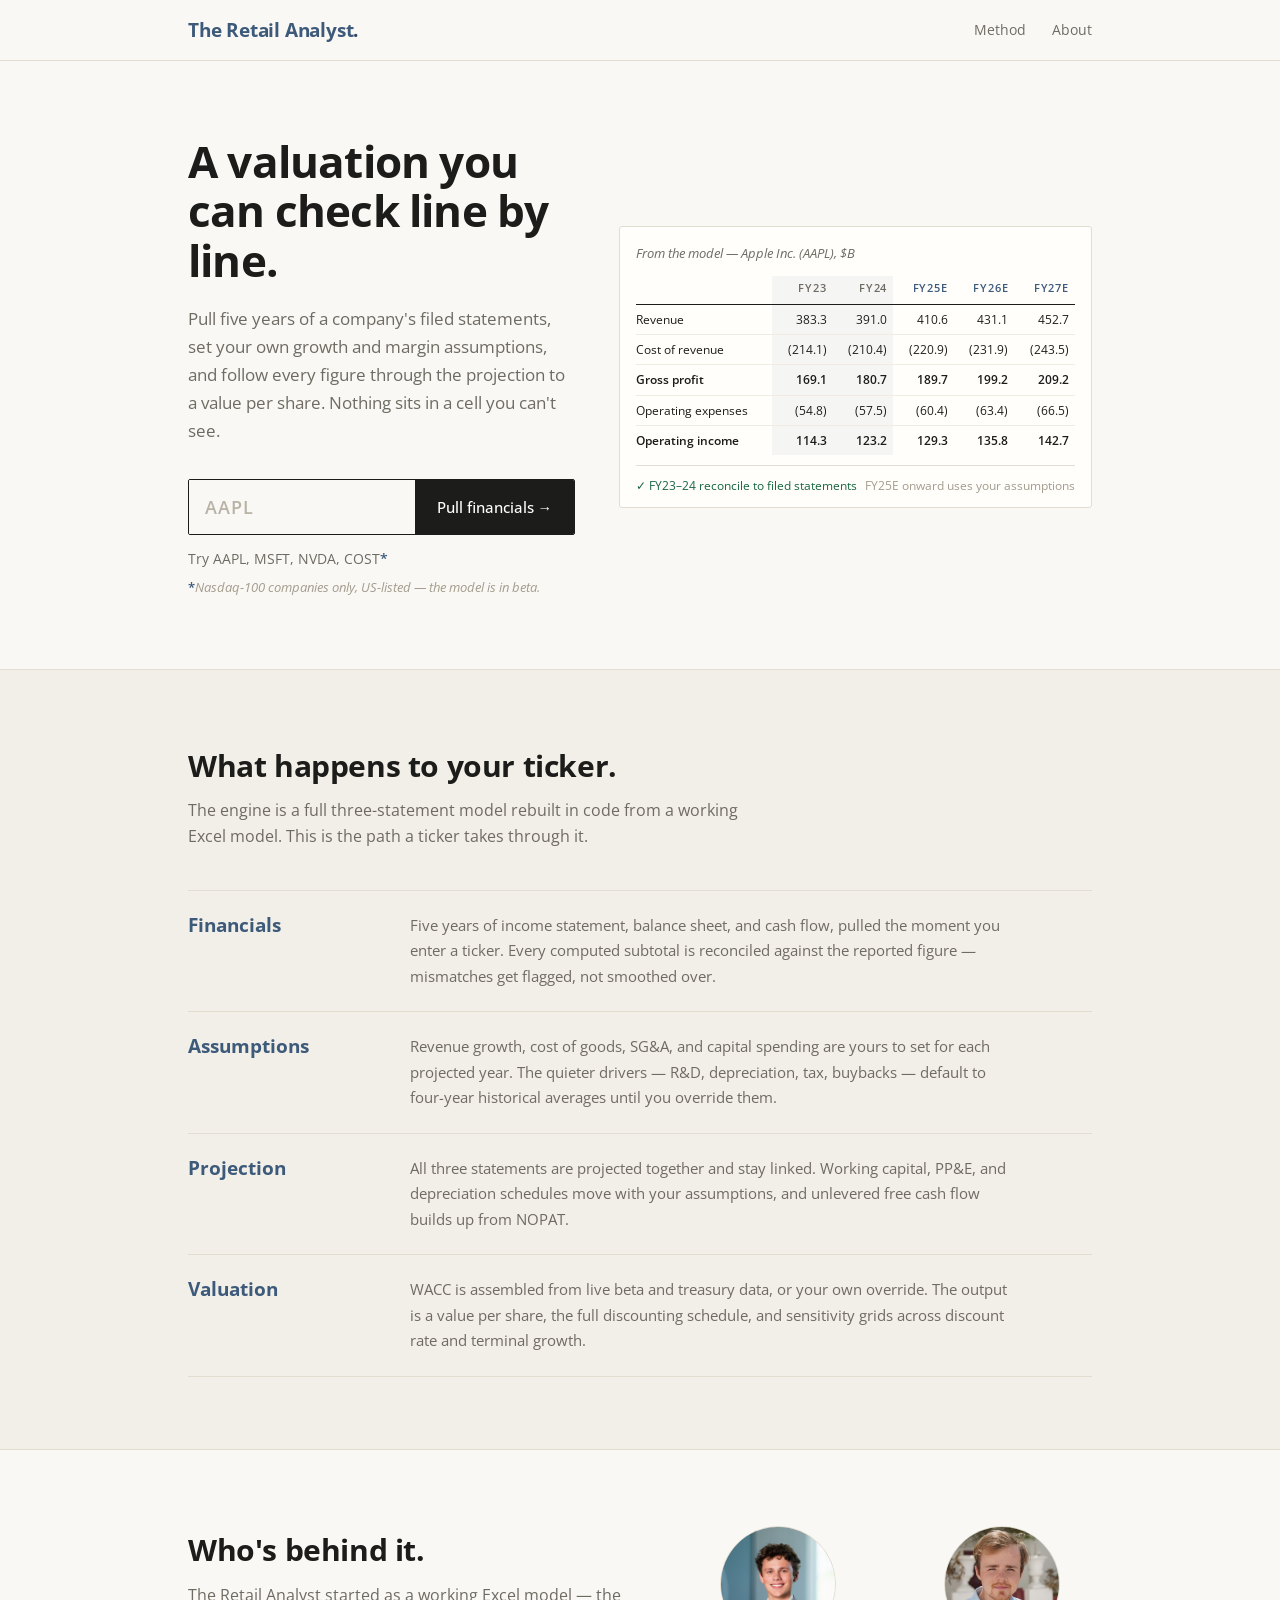
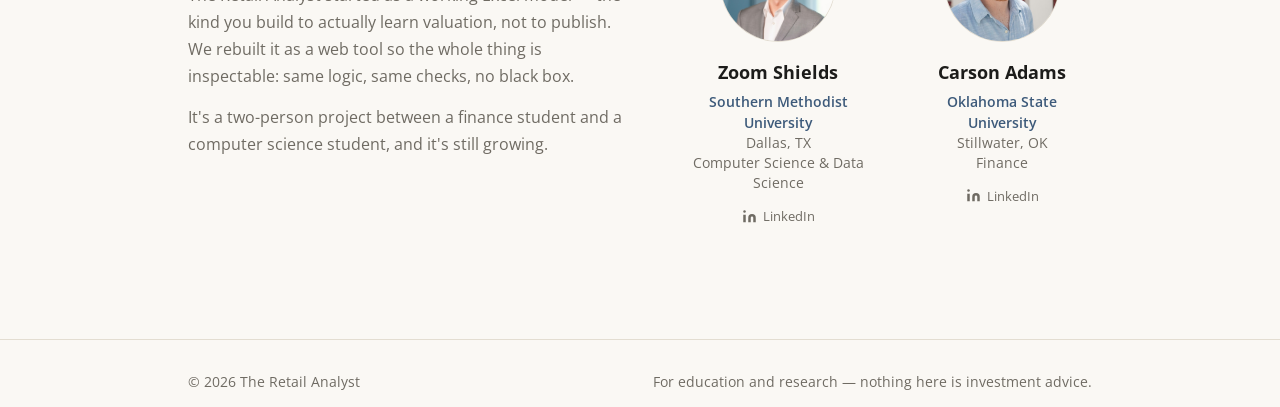
==== commit 1de11b2b: "Kill the blue strokes between the growth rates Not borders — the generic th rule paints 1px of blue " ====
--- a/frontend/app.html
+++ b/frontend/app.html
@@ -7,7 +7,7 @@
     <link rel="preconnect" href="https://fonts.googleapis.com">
     <link rel="preconnect" href="https://fonts.gstatic.com" crossorigin>
     <link href="https://fonts.googleapis.com/css2?family=Open+Sans:ital,wght@0,300..800;1,300..800&display=swap" rel="stylesheet">
-    <link rel="stylesheet" href="theme.css?v=21">
+    <link rel="stylesheet" href="theme.css?v=22">
     <style>
         /* main.shell needed to out-rank .shell's padding shorthand in theme.css */
         main.shell { padding-bottom: 140px; }
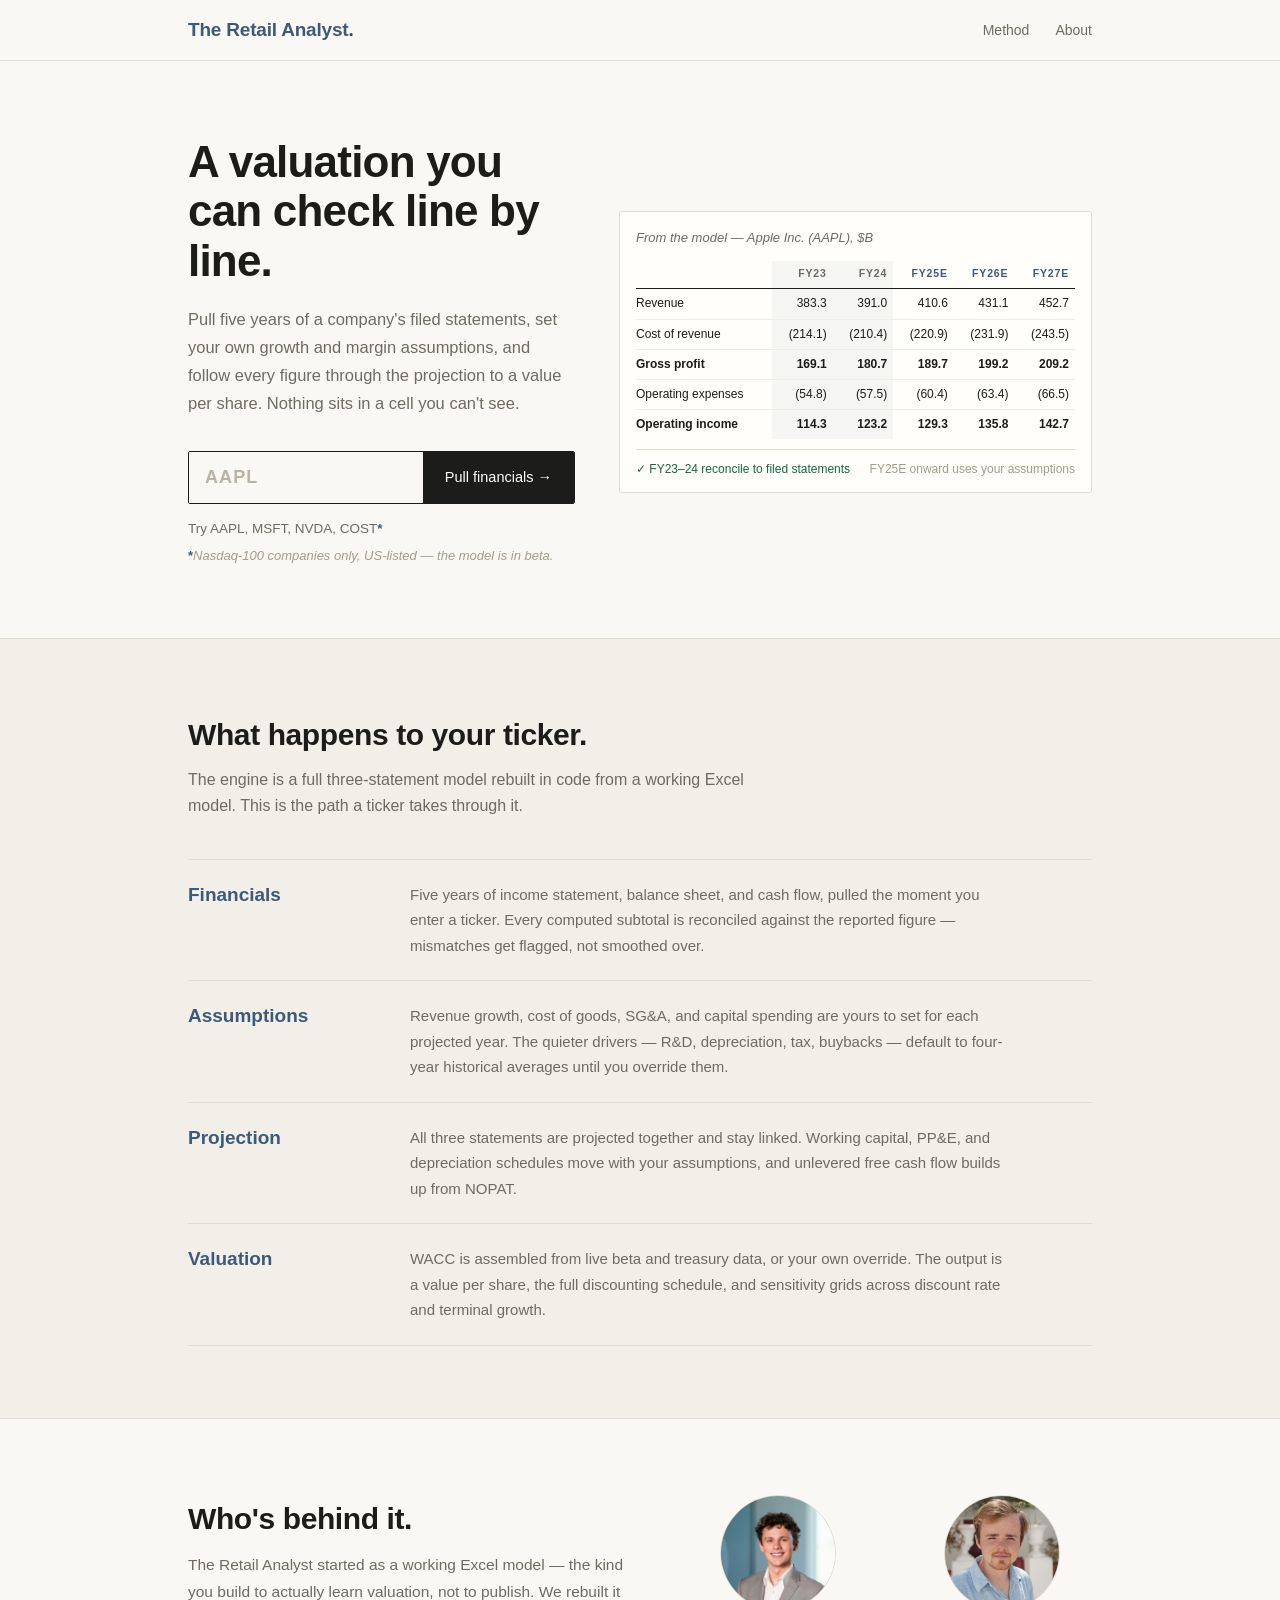
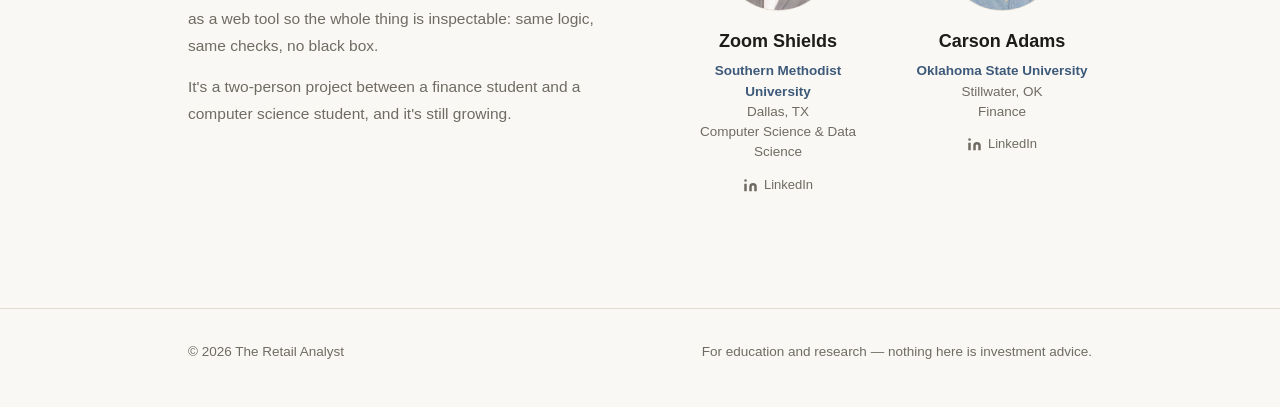
==== commit 670d164c: "Steel-blue the live case, unbox the WACC column, parenthesise negatives The middle figure and its la" ====
--- a/frontend/app.html
+++ b/frontend/app.html
@@ -7,7 +7,7 @@
     <link rel="preconnect" href="https://fonts.googleapis.com">
     <link rel="preconnect" href="https://fonts.gstatic.com" crossorigin>
     <link href="https://fonts.googleapis.com/css2?family=Open+Sans:ital,wght@0,300..800;1,300..800&display=swap" rel="stylesheet">
-    <link rel="stylesheet" href="theme.css?v=22">
+    <link rel="stylesheet" href="theme.css?v=23">
     <style>
         /* main.shell needed to out-rank .shell's padding shorthand in theme.css */
         main.shell { padding-bottom: 140px; }
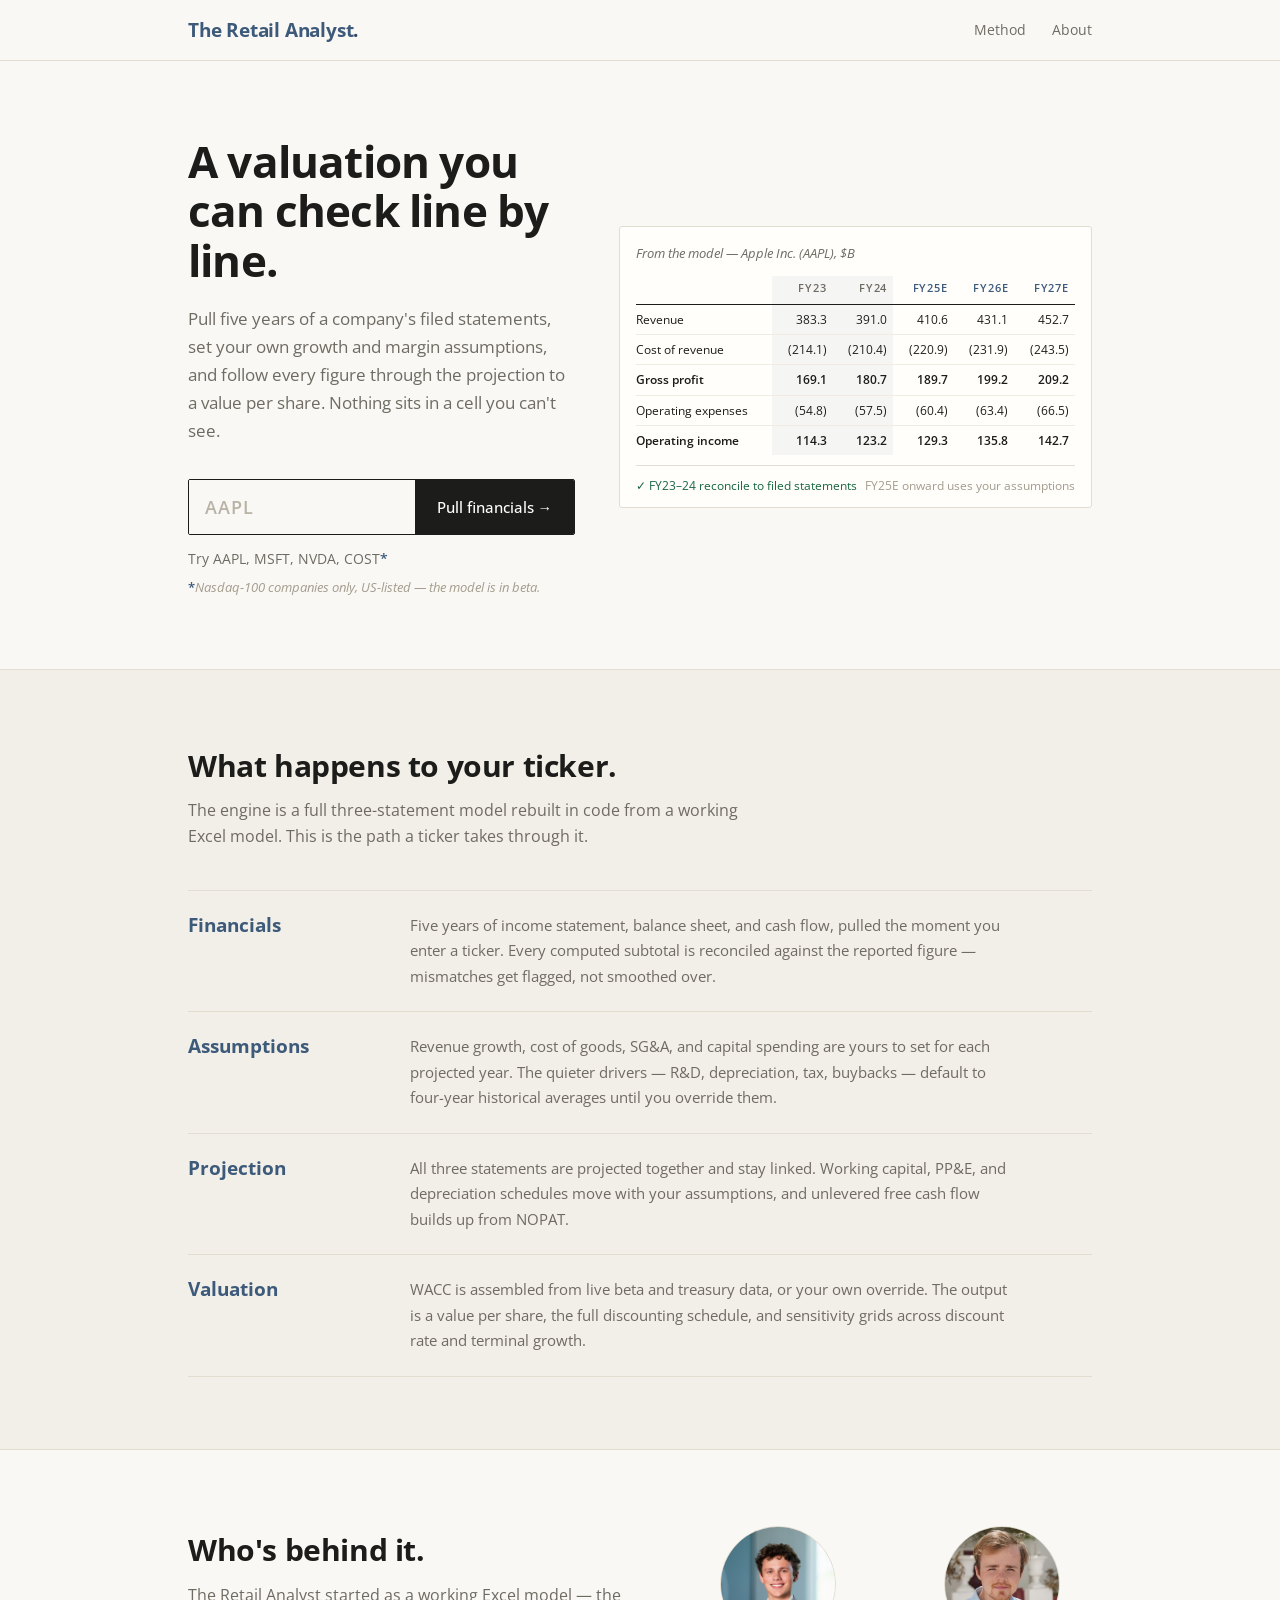
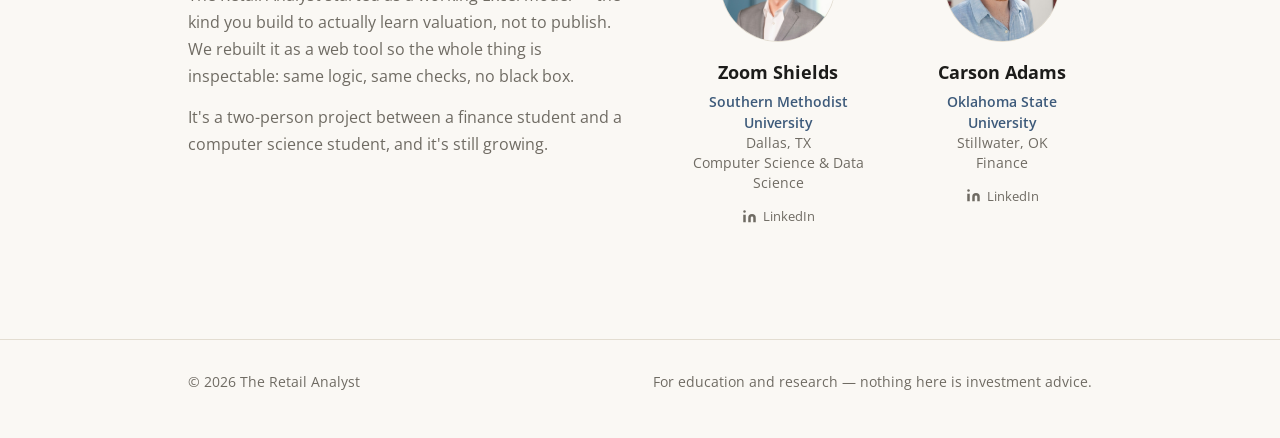
==== commit 0c227d8d: "Unsign every percentage; fill only the middle figure Percentages print their magnitude and nothing e" ====
--- a/frontend/app.html
+++ b/frontend/app.html
@@ -7,7 +7,7 @@
     <link rel="preconnect" href="https://fonts.googleapis.com">
     <link rel="preconnect" href="https://fonts.gstatic.com" crossorigin>
     <link href="https://fonts.googleapis.com/css2?family=Open+Sans:ital,wght@0,300..800;1,300..800&display=swap" rel="stylesheet">
-    <link rel="stylesheet" href="theme.css?v=23">
+    <link rel="stylesheet" href="theme.css?v=24">
     <style>
         /* main.shell needed to out-rank .shell's padding shorthand in theme.css */
         main.shell { padding-bottom: 140px; }
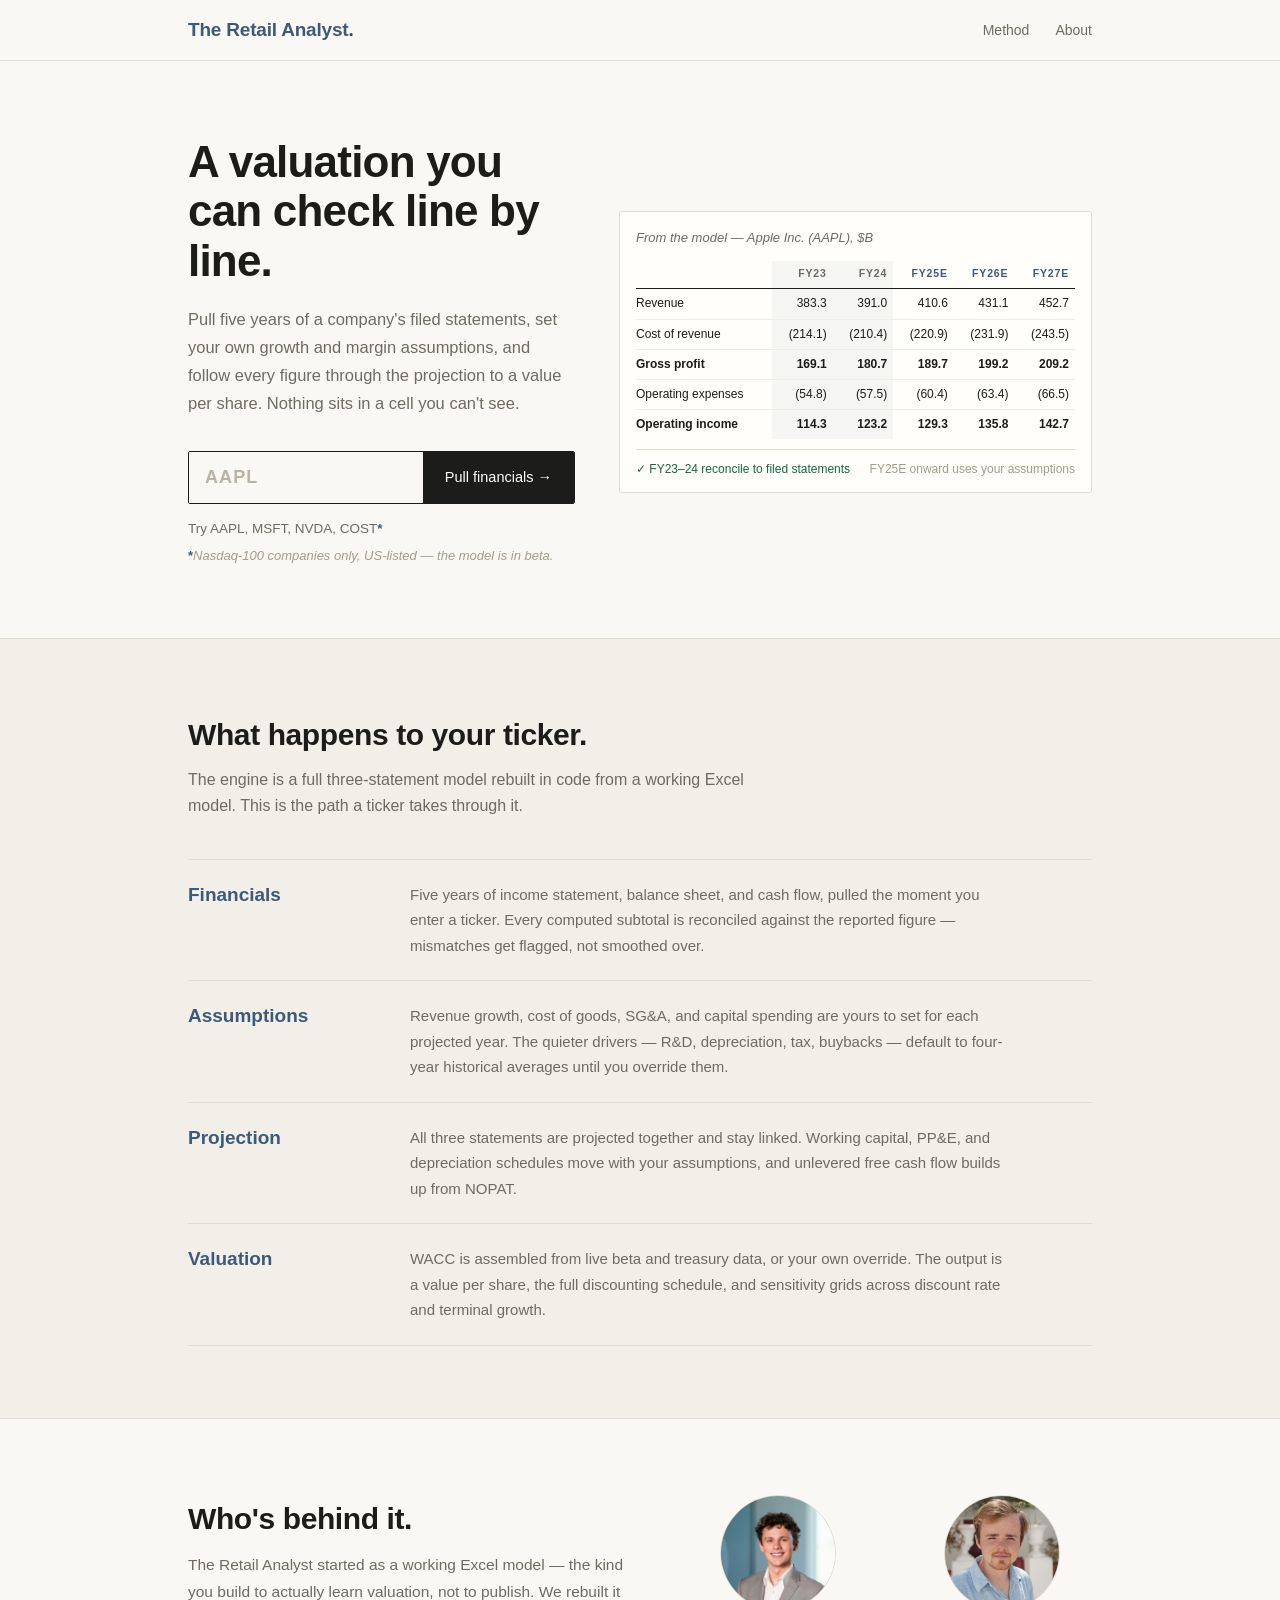
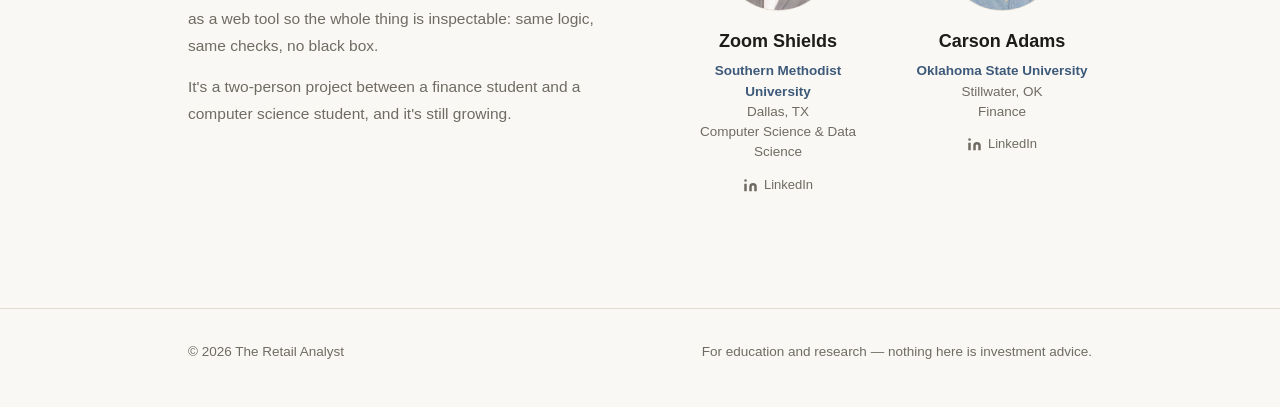
==== commit 3c695238: "Rebuild the DCF schedule to Carson's layout Follows DCF!43:72 block for block: Assumptions beside th" ====
--- a/frontend/app.html
+++ b/frontend/app.html
@@ -7,7 +7,7 @@
     <link rel="preconnect" href="https://fonts.googleapis.com">
     <link rel="preconnect" href="https://fonts.gstatic.com" crossorigin>
     <link href="https://fonts.googleapis.com/css2?family=Open+Sans:ital,wght@0,300..800;1,300..800&display=swap" rel="stylesheet">
-    <link rel="stylesheet" href="theme.css?v=24">
+    <link rel="stylesheet" href="theme.css?v=25">
     <style>
         /* main.shell needed to out-rank .shell's padding shorthand in theme.css */
         main.shell { padding-bottom: 140px; }
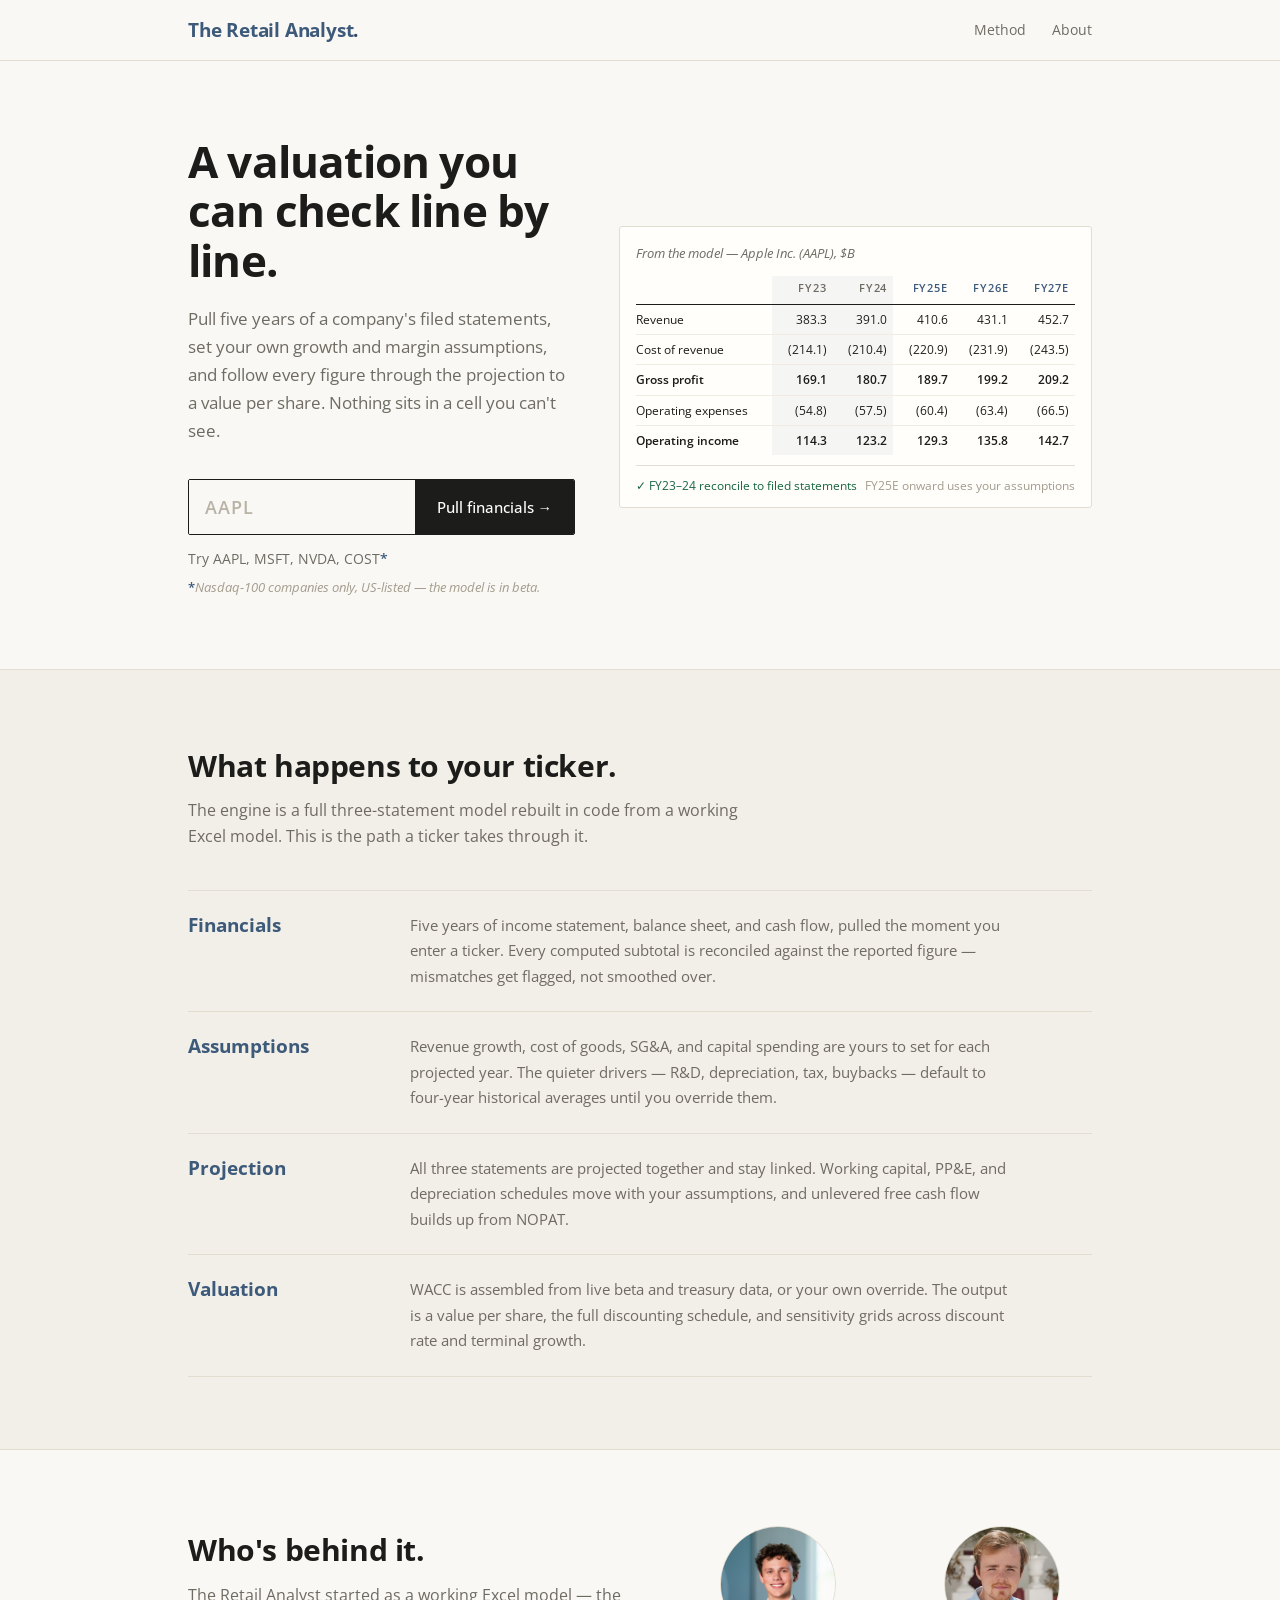
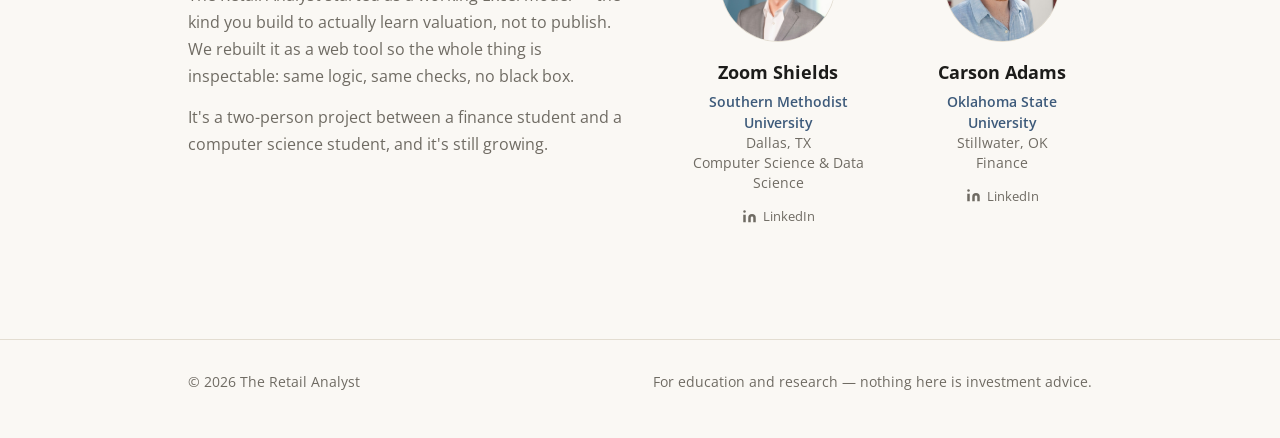
==== commit 119195bd: "Drive forecast interest expense off Carson's debt schedule, and open the WC days Three changes to th" ====
--- a/frontend/app.html
+++ b/frontend/app.html
@@ -7,7 +7,7 @@
     <link rel="preconnect" href="https://fonts.googleapis.com">
     <link rel="preconnect" href="https://fonts.gstatic.com" crossorigin>
     <link href="https://fonts.googleapis.com/css2?family=Open+Sans:ital,wght@0,300..800;1,300..800&display=swap" rel="stylesheet">
-    <link rel="stylesheet" href="theme.css?v=25">
+    <link rel="stylesheet" href="theme.css?v=27">
     <style>
         /* main.shell needed to out-rank .shell's padding shorthand in theme.css */
         main.shell { padding-bottom: 140px; }
@@ -352,6 +352,61 @@
                     <input class="g2-in" id="g2-buyback-4" disabled>
                 </div>
             </div>
+
+            <p class="sub" style="margin:18px 0 2px">Working capital. Auto is the
+               three-year average of what the company has actually held; these are days,
+               not percentages.</p>
+
+            <div class="g2-block">
+                <div class="g2-name">Accounts receivable days</div>
+                <div class="g2-grid" id="g2-ardays-auto">
+                    <div></div><div class="g2-sub">Auto</div>
+                    <div class="g2-val" id="g2-ardays-a0"></div><div class="g2-val" id="g2-ardays-a1"></div>
+                    <div class="g2-val" id="g2-ardays-a2"></div><div class="g2-val" id="g2-ardays-a3"></div>
+                    <div class="g2-val" id="g2-ardays-a4"></div>
+                </div>
+                <div class="g2-grid" id="g2-ardays-man">
+                    <label class="switch"><input type="checkbox" id="g2-ardays-on" onchange="toggleG2('ardays')"><span class="knob"></span>Manual</label>
+                    <div class="g2-sub">Override</div>
+                    <input class="g2-in" id="g2-ardays-0" disabled><input class="g2-in" id="g2-ardays-1" disabled>
+                    <input class="g2-in" id="g2-ardays-2" disabled><input class="g2-in" id="g2-ardays-3" disabled>
+                    <input class="g2-in" id="g2-ardays-4" disabled>
+                </div>
+            </div>
+
+            <div class="g2-block">
+                <div class="g2-name">Inventory days</div>
+                <div class="g2-grid" id="g2-invdays-auto">
+                    <div></div><div class="g2-sub">Auto</div>
+                    <div class="g2-val" id="g2-invdays-a0"></div><div class="g2-val" id="g2-invdays-a1"></div>
+                    <div class="g2-val" id="g2-invdays-a2"></div><div class="g2-val" id="g2-invdays-a3"></div>
+                    <div class="g2-val" id="g2-invdays-a4"></div>
+                </div>
+                <div class="g2-grid" id="g2-invdays-man">
+                    <label class="switch"><input type="checkbox" id="g2-invdays-on" onchange="toggleG2('invdays')"><span class="knob"></span>Manual</label>
+                    <div class="g2-sub">Override</div>
+                    <input class="g2-in" id="g2-invdays-0" disabled><input class="g2-in" id="g2-invdays-1" disabled>
+                    <input class="g2-in" id="g2-invdays-2" disabled><input class="g2-in" id="g2-invdays-3" disabled>
+                    <input class="g2-in" id="g2-invdays-4" disabled>
+                </div>
+            </div>
+
+            <div class="g2-block">
+                <div class="g2-name">Accounts payable days</div>
+                <div class="g2-grid" id="g2-apdays-auto">
+                    <div></div><div class="g2-sub">Auto</div>
+                    <div class="g2-val" id="g2-apdays-a0"></div><div class="g2-val" id="g2-apdays-a1"></div>
+                    <div class="g2-val" id="g2-apdays-a2"></div><div class="g2-val" id="g2-apdays-a3"></div>
+                    <div class="g2-val" id="g2-apdays-a4"></div>
+                </div>
+                <div class="g2-grid" id="g2-apdays-man">
+                    <label class="switch"><input type="checkbox" id="g2-apdays-on" onchange="toggleG2('apdays')"><span class="knob"></span>Manual</label>
+                    <div class="g2-sub">Override</div>
+                    <input class="g2-in" id="g2-apdays-0" disabled><input class="g2-in" id="g2-apdays-1" disabled>
+                    <input class="g2-in" id="g2-apdays-2" disabled><input class="g2-in" id="g2-apdays-3" disabled>
+                    <input class="g2-in" id="g2-apdays-4" disabled>
+                </div>
+            </div>
         </section>
 
     </div>
@@ -458,6 +513,20 @@
                 inp.placeholder = val(autoVal);
             }
         });
+
+        // Working-capital days are a count, not a rate — no percent sign and no /100,
+        // which is the whole reason they read and write through their own pair of
+        // helpers rather than the percentage path above.
+        const days = v => v != null ? Math.round(v) : '—';
+        [['ardays', s.ar_days], ['invdays', s.inventory_days],
+         ['apdays', s.ap_days]].forEach(([key, autoVal]) => {
+            for (let i = 0; i < 5; i++) {
+                document.getElementById(`g2-${key}-a${i}`).textContent = days(autoVal);
+                const inp = document.getElementById(`g2-${key}-${i}`);
+                inp.value = '';
+                inp.placeholder = autoVal != null ? Math.round(autoVal) : '';
+            }
+        });
     }
 
     // Coming back from the model page must not throw away cases that were typed by
@@ -495,6 +564,20 @@
             const el = document.getElementById(`g2-${key}-a${i}`);
             el.classList.toggle('active', !isManual);
         }
+    }
+
+    // getG2Row's twin for rows whose unit is already the unit — days, not percent.
+    // Same Auto/Manual semantics, same blank-cell fallback; only the /100 is gone.
+    function getG2Days(key, autoVal) {
+        const isManual = document.getElementById(`g2-${key}-on`).checked;
+        const flat = () => autoVal != null ? [autoVal, autoVal, autoVal, autoVal, autoVal] : null;
+        if (!isManual) return flat();
+        const vals = Array.from({ length: 5 }, (_, i) => {
+            const v = parseFloat(document.getElementById(`g2-${key}-${i}`).value);
+            return isNaN(v) || v < 0 ? null : v;
+        });
+        if (vals.every(v => v === null)) return flat();
+        return vals.map(v => v ?? autoVal ?? 0);
     }
 
     function getG2Row(key, autoVal) {
@@ -680,6 +763,9 @@
             tax_rate:       getG2Row('tax',     s.tax_rate),
             sbc_pct:        getG2Row('sbc',     s.sbc_pct),
             buyback_pct:    getG2Row('buyback', s.buyback_pct),
+            ar_days:        getG2Days('ardays',  s.ar_days),
+            inventory_days: getG2Days('invdays', s.inventory_days),
+            ap_days:        getG2Days('apdays',  s.ap_days),
         };
 
         const statusEl = document.getElementById('proj-status');
--- a/frontend/theme.css
+++ b/frontend/theme.css
@@ -26,6 +26,13 @@
     --blue-ink:   #3d5a7a;   /* text, rules, and fills that carry white — 6.7:1 */
     --blue-d:     #2c4460;   /* pressed / hover on --blue-ink */
     --blue-mid:   #8ba4c4;
+    /* The modelling convention: a figure that is hard-coded rather than computed is
+       blue. --blue-ink is the wrong tool for it — at chroma 61 it reads as grey-blue
+       beside black figures, which is fine for a rule or a heading and useless as a
+       signal in a column of numbers. This is the same hue (212 degrees, so it stays in
+       the family) taken to chroma 151, where the eye reads "blue" immediately. 5.7:1
+       on --card, and 3.0:1 against --ink so it separates from the figures around it. */
+    --blue-input: #2166b8;
     /* The column fills are semi-transparent rather than flat light blues, so they
        read as a wash over whatever is behind them instead of a painted block. At
        ~5% the historical/projected split is still legible but stops competing with
